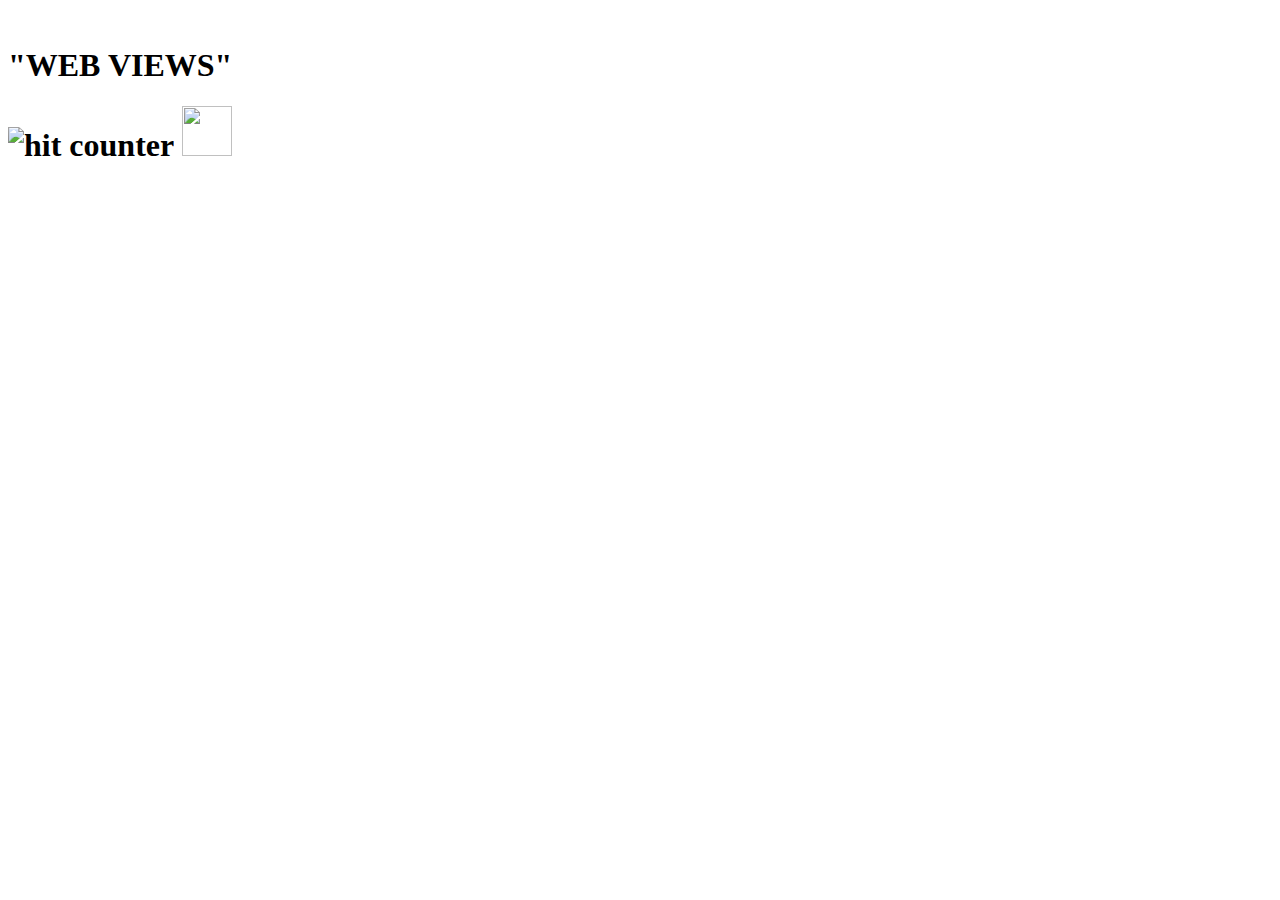
==== index.html @ d0191edd "Update index.html" ====
<!DOCTYPE html>
<html>
  <head>
    <!-- Global site tag (gtag.js) - Google Analytics -->
    <script async src="https://www.googletagmanager.com/gtag/js?id=UA-141020831-1"></script>
    <script>
      window.dataLayer = window.dataLayer || [];
      function gtag(){dataLayer.push(arguments);}
      gtag('js', new Date());

      gtag('config', 'UA-141020831-1');
    </script>
    <!-- GA tag end>
    <!-- Google Tag Manager -->
      <script>(function(w,d,s,l,i){w[l]=w[l]||[];w[l].push({'gtm.start':
      new Date().getTime(),event:'gtm.js'});var f=d.getElementsByTagName(s)[0],
      j=d.createElement(s),dl=l!='dataLayer'?'&l='+l:'';j.async=true;j.src=
      'https://www.googletagmanager.com/gtm.js?id='+i+dl;f.parentNode.insertBefore(j,f);
      })(window,document,'script','dataLayer','GTM-KQSFS9X');</script>
    <!-- End Google Tag Manager -->


    <br><h1>"WEB VIEWS"<h1>
    <a><img src="http://www.webfreecounter.com/hit.php?id=yrmecac&nd=5&style=20" border="0" alt="hit counter"></a>
  </head>
  
  <body>
    <!-- Google Tag Manager (noscript) -->
      <noscript><iframe src="https://www.googletagmanager.com/ns.html?id=GTM-KQSFS9X"
      height="0" width="0" style="display:none;visibility:hidden"></iframe></noscript>
    <!-- End Google Tag Manager (noscript) -->
    <a href="https://www.facebook.com/"><img src="https://www.facebook.com/images/fb_icon_325x325.png"  width="50" height="50" / onclick="gtag('event', 'click', {'event_category': 'fbclick', 'event_label': 'clickstest'});"></a>
  </body>


</html>
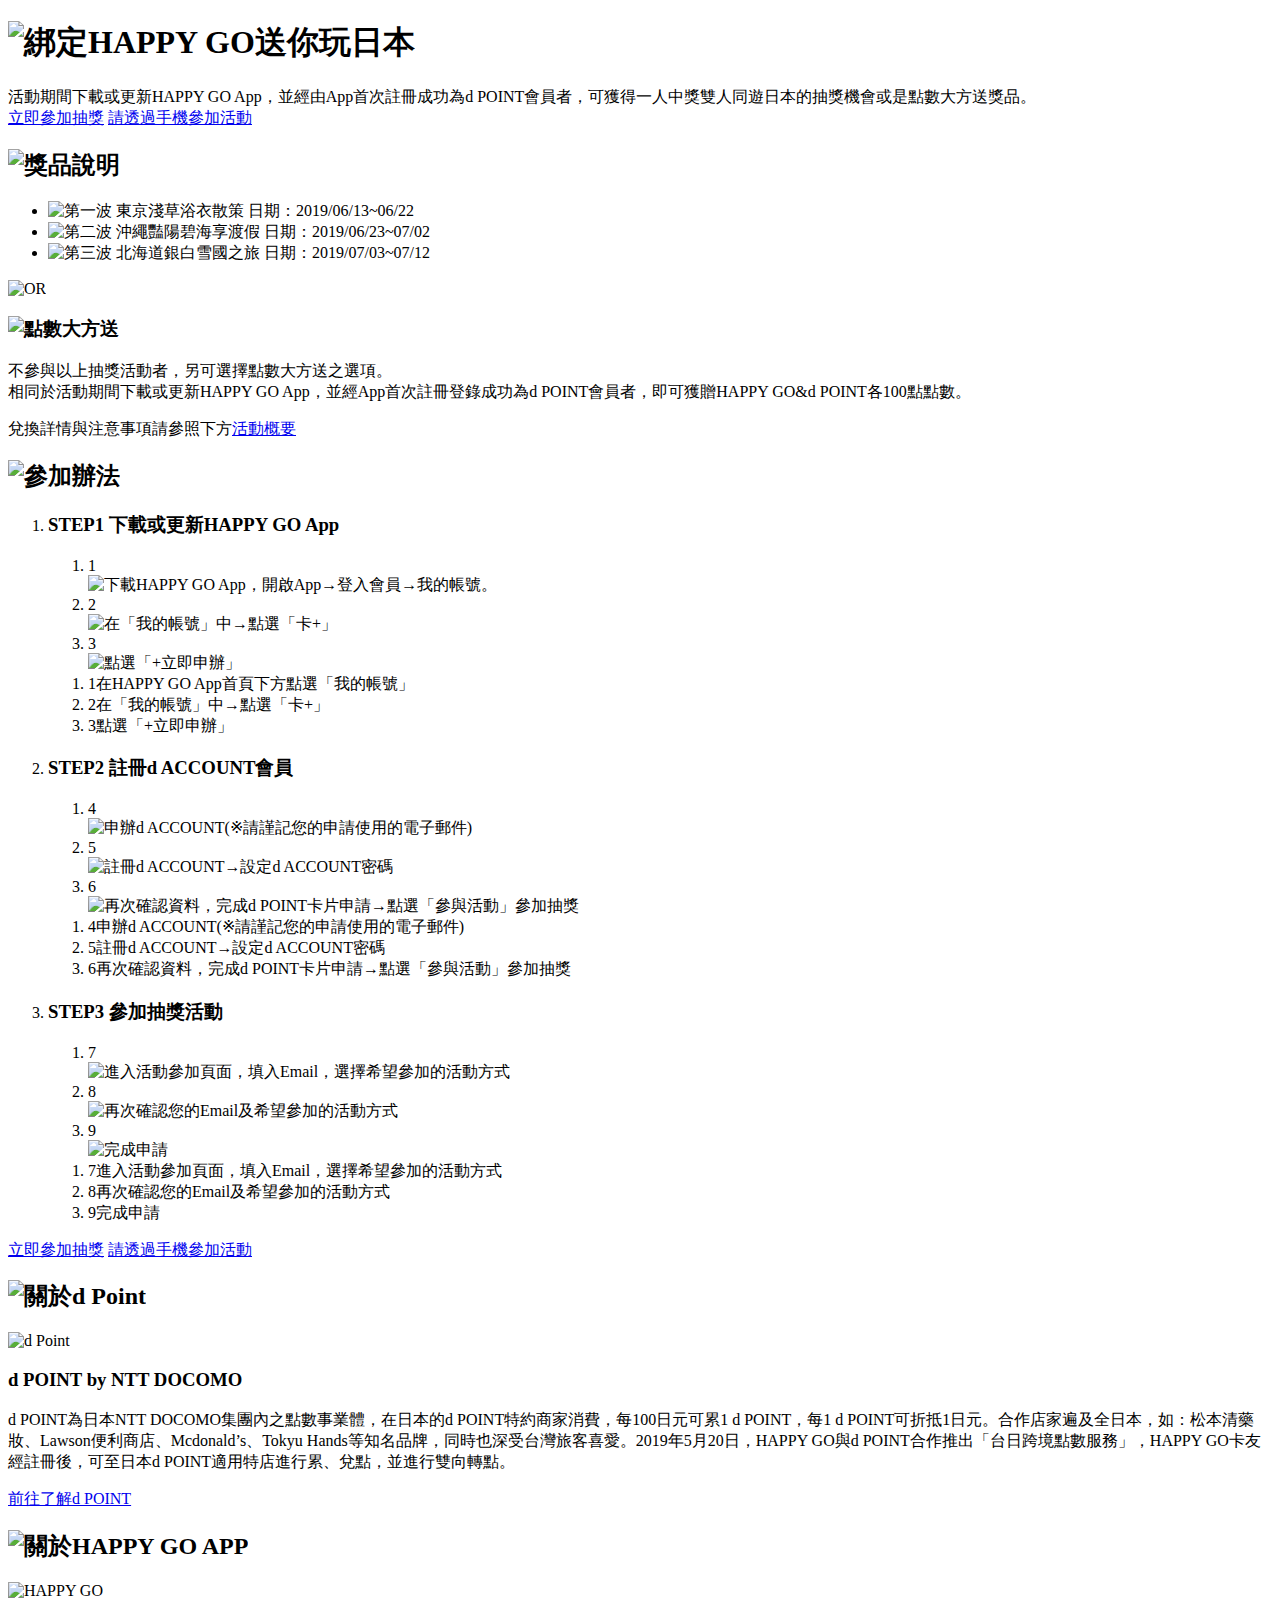
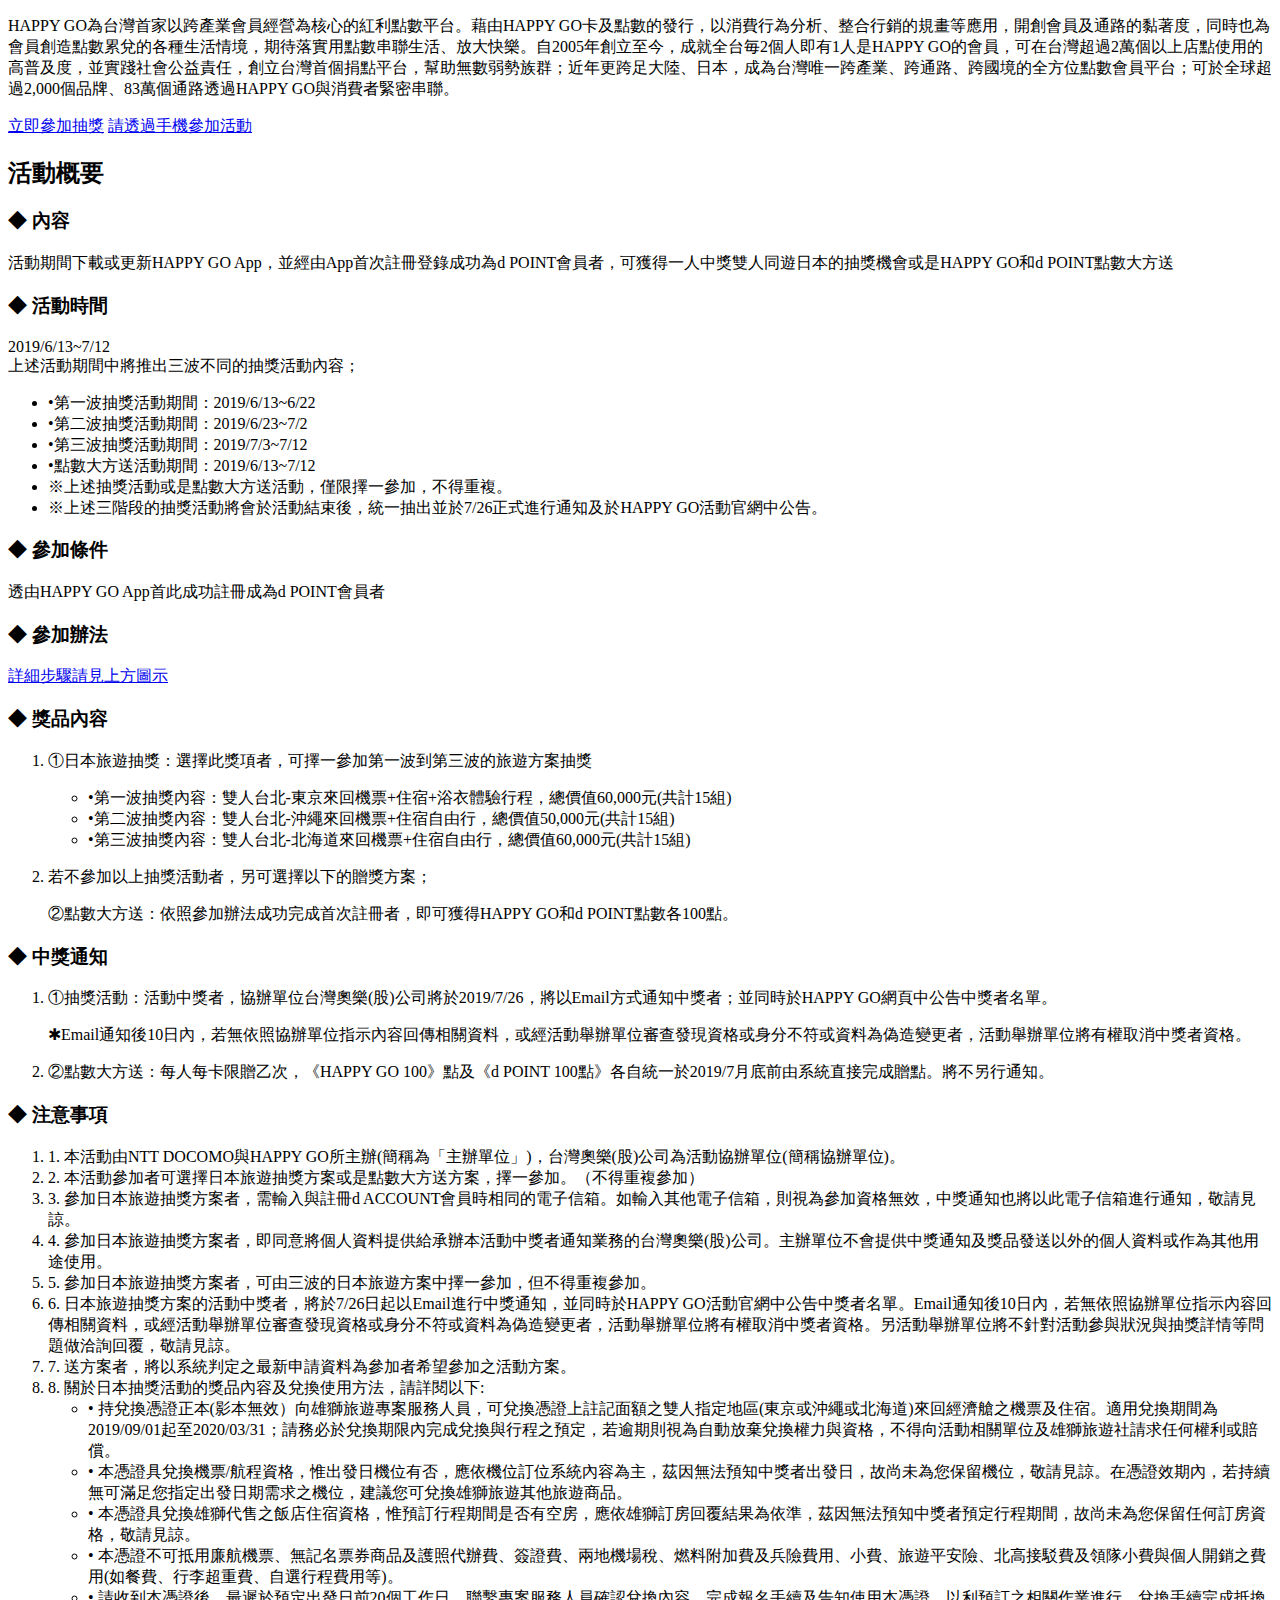
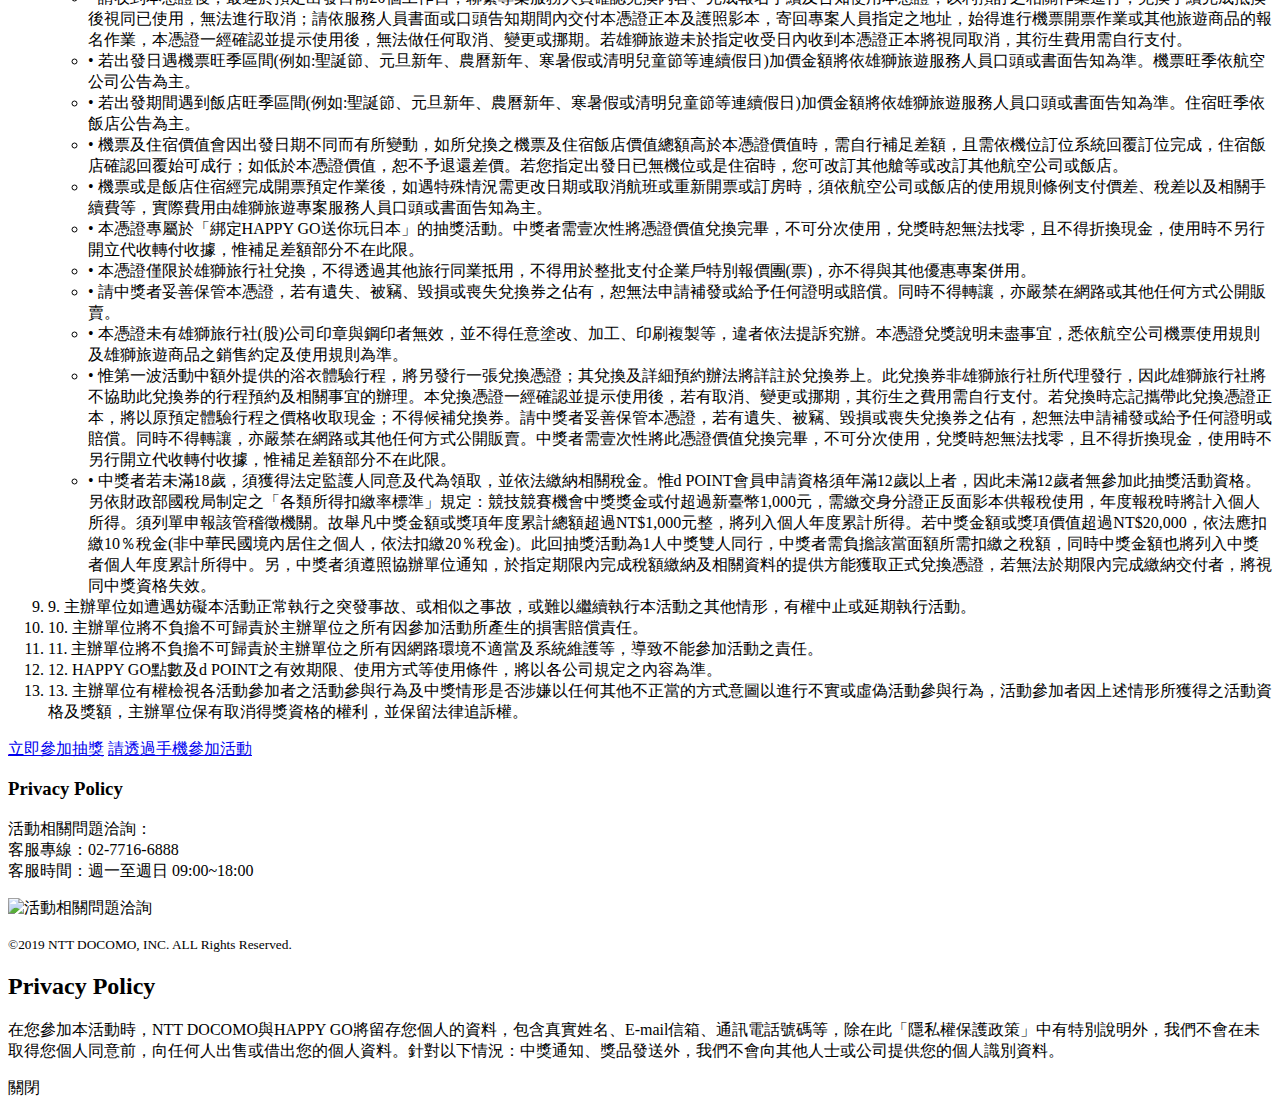
==== commit 924ee48b: "Update index.html" ====
--- a/index.html
+++ b/index.html
@@ -1,36 +1,421 @@
+
 <!DOCTYPE html>
 <html>
-  <head>
-    <!-- Global site tag (gtag.js) - Google Analytics -->
-    <script async src="https://www.googletagmanager.com/gtag/js?id=UA-141020831-1"></script>
-    <script>
-      window.dataLayer = window.dataLayer || [];
-      function gtag(){dataLayer.push(arguments);}
-      gtag('js', new Date());
-
-      gtag('config', 'UA-141020831-1');
-    </script>
-    <!-- GA tag end>
-    <!-- Google Tag Manager -->
-      <script>(function(w,d,s,l,i){w[l]=w[l]||[];w[l].push({'gtm.start':
-      new Date().getTime(),event:'gtm.js'});var f=d.getElementsByTagName(s)[0],
-      j=d.createElement(s),dl=l!='dataLayer'?'&l='+l:'';j.async=true;j.src=
-      'https://www.googletagmanager.com/gtm.js?id='+i+dl;f.parentNode.insertBefore(j,f);
-      })(window,document,'script','dataLayer','GTM-KQSFS9X');</script>
-    <!-- End Google Tag Manager -->
-
-
-    <br><h1>"WEB VIEWS"<h1>
-    <a><img src="http://www.webfreecounter.com/hit.php?id=yrmecac&nd=5&style=20" border="0" alt="hit counter"></a>
-  </head>
-  
-  <body>
-    <!-- Google Tag Manager (noscript) -->
-      <noscript><iframe src="https://www.googletagmanager.com/ns.html?id=GTM-KQSFS9X"
-      height="0" width="0" style="display:none;visibility:hidden"></iframe></noscript>
-    <!-- End Google Tag Manager (noscript) -->
-    <a href="https://www.facebook.com/"><img src="https://www.facebook.com/images/fb_icon_325x325.png"  width="50" height="50" / onclick="gtag('event', 'click', {'event_category': 'fbclick', 'event_label': 'clickstest'});"></a>
-  </body>
-
-
+<head>
+<meta charset="utf-8">
+<meta name="keywords" content="HAPPYGO,happygo,HAPPY GO APP,d POINT,d ACCOUT日本,景點,購物,抽獎,贈點">
+<meta name="description" content="活動期間下載或更新HAPPY GO APP，並經由APP首次註冊成功為d POINT會員者，可獲得一人中獎雙人同遊日本的抽獎機會或是點數大方送獎品。">
+<title>綁定HAPPY GO送你玩日本</title>
+<meta name="viewport" content="width=device-width">
+<link rel="stylesheet" type="text/css" href="css/reset.css">
+<link rel="stylesheet" type="text/css" href="css/campaign.css">
+<script src="js/jquery-3.4.1.min.js"></script>
+<script src="js/campaign.js"></script>
+<!-- Global site tag (gtag.js) - Google Analytics -->
+<script async src="https://www.googletagmanager.com/gtag/js?id=UA-138593339-3"></script>
+
+<script>
+  window.dataLayer = window.dataLayer || [];
+  function gtag() {dataLayer.push(arguments);}
+  gtag('js', new Date());
+  gtag('config', 'UA-138593339-3');
+</script>
+</head>
+
+<body>
+  <script src="//cdn.doublemax.net/js/rtid.js"></script>
+  <script src="//dmp.eland-tech.com/dmpreceiver/eland_tracker.js"></script>
+  <script async src="https://cdn.doublemax.net/dmp/cft/tracker.js"></script>
+  <script async src="https://www.googletagmanager.com/gtag/js?id=UA-141139357-1"></script>
+  <script async src="https://www.googletagmanager.com/gtag/js?id=AW-737974618"></script>
+  <script async src="https://www.googletagmanager.com/gtag/js?id=DC-9388224"></script>
+  <script>
+    clickforce_rtid("8956001");
+    ElandTracker.Track({'source':'CAP8956',
+    'trackType':'view',
+    'trackSubfolderDepth':3,
+    'targetType':'usual'
+    });
+    clickforce_rtid("8956002");
+    ElandTracker.Track({'source':'CAP8956',
+    'trackType':'view',
+    'trackSubfolderDepth':3,
+    'targetType':'pageview'
+    });
+    window.cft=window.cft||function(){(cft.q=cft.q||[]).push([].slice.call(arguments))};
+    cft('setSiteId', 'CF-190500034048');
+    cft('setEnableCookie');
+    cft('setViewPercentage');
+    cft('setTPCookie');
+
+    window.dataLayer = window.dataLayer || [];
+    function gtag(){dataLayer.push(arguments);}
+    gtag('js', new Date());
+
+    gtag('config', 'UA-141139357-1');
+    gtag('config', 'AW-737974618');
+    gtag('config', 'DC-9388224')
+    gtag('event', 'conversion', {'send_to': 'AW-737974618/4TCBCKzdp6EBENqy8t8C'});
+    gtag('event', 'conversion', {
+        'allow_custom_scripts': true,
+        'send_to': 'DC-9388224/invmedia/docom0+standard'
+      });
+    !function(f,b,e,v,n,t,s)
+    {if(f.fbq)return;n=f.fbq=function(){n.callMethod?
+    n.callMethod.apply(n,arguments):n.queue.push(arguments)};
+    if(!f._fbq)f._fbq=n;n.push=n;n.loaded=!0;n.version='2.0';
+    n.queue=[];t=b.createElement(e);t.async=!0;
+    t.src=v;s=b.getElementsByTagName(e)[0];
+    s.parentNode.insertBefore(t,s)}(window, document,'script',
+    'https://connect.facebook.net/en_US/fbevents.js');
+    fbq('init', '606973946418711');
+    fbq('track', 'PageViewDocomo');
+    type="application/javascript">(function(w,d,t,r,u){w[u]=w[u]||[];w[u].push({'projectId':'10000','properties':{'pixelId':'10082496'}});var s=d.createElement(t);s.src=r;s.async=true;s.onload=s.onreadystatechange=function(){var y,rs=this.readyState,c=w[u];if(rs&&rs!="complete"&&rs!="loaded"){return}try{y=YAHOO.ywa.I13N.fireBeacon;w[u]=[];w[u].push=function(p){y([p])};y(c)}catch(e){}};var scr=d.getElementsByTagName(t)[0],par=scr.parentNode;par.insertBefore(s,scr)})(window,document,"script","https://s.yimg.com/wi/ytc.js","dotq");
+  </script>
+  <script>
+    function joinOne(){
+    clickforce_rtid("8956003");
+    ElandTracker.Track({'source':'CAP8956',
+    'trackType':'click',
+    'trackSubfolderDepth':3,
+    'targetType':'joinOne'
+    });
+    cft('send', 'event', {
+    action: 'joinOne',
+    category: '',
+    label: '',
+    });
+    gtag('event', 'join1', {
+        'event_category': 'event',
+        'send_to': 'UA-141139357-1'
+      });
+    gtag('event', 'conversion', {
+        'send_to': 'AW-737974618/y_oRCKn9laEBENqy8t8C'
+    });
+    gtag('event', 'conversion', {
+              'allow_custom_scripts': true,
+              'send_to': 'DC-9388224/invmedia/1ci7t0+standard'
+            });
+    fbq('track', 'ViewContent', {
+        content_ids: 'event1',
+      });
+    }
+  </script>
+  <script>
+    function joinTwo(){
+    clickforce_rtid("8956004");
+    ElandTracker.Track({'source':'CAP8956',
+    'trackType':'click',
+    'trackSubfolderDepth':3,
+    'targetType':'joinTwo'
+    });
+      cft('send', 'event', {
+        action: 'joinTwo',
+        category: '',
+        label: '',
+      });
+      gtag('event', 'join2', {
+        'event_category': 'event',
+        'send_to': 'UA-141139357-1'
+      });
+      fbq('track', 'ViewContent', {
+        content_ids: 'event2',
+      });
+      gtag('event', 'conversion', {
+              'send_to': 'AW-737974618/t5GQCOKGnaEBENqy8t8C'
+          });
+      gtag('event', 'conversion', {
+          'allow_custom_scripts': true,
+          'send_to': 'DC-9388224/invmedia/2xfq10+standard'
+        });
+    }
+  </script>
+  <script>
+    function joinThree(){
+    clickforce_rtid("8956005");
+    ElandTracker.Track({'source':'CAP8956',
+    'trackType':'click',
+    'trackSubfolderDepth':3,
+    'targetType':'joinThree'
+    });
+      cft('send', 'event', {
+        action: 'joinThree',
+        category: '',
+        label: '',
+      });
+      gtag('event', 'join3', {
+        'event_category': 'event',
+        'send_to': 'UA-141139357-1'
+      });
+      fbq('track', 'ViewContent', {
+        content_ids: 'event3',
+      });
+      gtag('event', 'conversion', {
+              'send_to': 'AW-737974618/O9QACMnop6EBENqy8t8C'
+          });
+          gtag('event', 'conversion', {
+        'allow_custom_scripts': true,
+        'send_to': 'DC-9388224/invmedia/33ohh0+standard'
+      });
+    }
+  </script>
+  <script>
+    function joinFour(){
+    clickforce_rtid("8956006");
+    ElandTracker.Track({'source':'CAP8956',
+    'trackType':'click',
+    'trackSubfolderDepth':3,
+    'targetType':'joinFour'
+    });
+      cft('send', 'event', {
+        action: 'joinFour',
+        category: '',
+        label: '',
+      });
+      gtag('event', 'join4', {
+        'event_category': 'event',
+        'send_to': 'UA-141139357-1'
+      });
+      fbq('track', 'ViewContent', {
+        content_ids: 'event4',
+      });
+      gtag('event', 'conversion', {
+              'send_to': 'AW-737974618/qTBGCPGGnaEBENqy8t8C'
+          });
+          gtag('event', 'conversion', {
+          'allow_custom_scripts': true,
+          'send_to': 'DC-9388224/invmedia/4oeko0+standard'
+        });
+    }
+  </script>
+  <div id="wrapper" class="wrapper">
+    <header id="header" class="header">
+      <h1><img src="img/img-header.jpg" alt="綁定HAPPY GO送你玩日本"></h1>
+      <div class="inner">
+        <div class="header_text">
+          活動期間下載或更新HAPPY GO App，並經由App首次註冊成功為d POINT會員者，可獲得<span class="emphasize_text">一人中獎雙人同遊日本的抽獎機會</span>或是<span class="emphasize_text">點數大方送獎品。</span>
+        </div>
+        <a href="https://hgapp.page.link/mycardview" target="_blank" class="anchor anchor_sp"><span class="anchor_text" onclick="joinOne();gtag('event', 'click', {'event_category': 'ボタン', 'event_label': 'HG-トップ：ボタン'})">立即參加抽獎</span></a>
+        <a href="#" class="anchor anchor_pc"><span class="anchor_text">請透過手機參加活動</span></a>
+      </div>
+    <!-- / #header --></header>
+    <div id="contents" class="contents">
+      <article id="article" class="article">
+        <section class="intro">
+          <div class="inner">
+            <h2 class="inner_title"><img src="img/title-intro.png" alt="獎品說明"></h2>
+            <ul>
+              <li class="activity"><img src="img/img-intro_activities_001.png" alt="第一波 東京淺草浴衣散策 日期：2019/06/13~06/22"></li>
+              <li class="activity"><img src="img/img-intro_activities_002.png" alt="第二波 沖繩豔陽碧海享渡假 日期：2019/06/23~07/02"></li>
+              <li class="activity"><img src="img/img-intro_activities_003.png" alt="第三波 北海道銀白雪國之旅 日期：2019/07/03~07/12"></li>
+            </ul>
+            <div class="or"><img src="img/img-intro_or.png" alt="OR"></div>
+            <div class="points">
+              <h3 class="points_title"><img src="img/title-points.png" alt="點數大方送"></h3>
+              <p class="text">不參與以上抽獎活動者，另可選擇點數大方送之選項。<br>相同於活動期間下載或更新HAPPY GO App，並經App首次註冊登錄成功為d POINT會員者，即可獲贈HAPPY GO&amp;d POINT各100點點數。</p>
+            </div>
+            <div class="detail">兌換詳情與注意事項請參照下方<a href="#summary" class="goto_summary">活動概要</a></div>
+          </div>
+       <!-- / .section --></section>
+       <section class="involve" id="step">
+         <div class="inner">
+           <h2 class="inner_title"><img src="img/title-involve.png" alt="參加辦法"></h2>
+           <ol class="involve_steps">
+             <li class="step">
+               <h3 class="step_title"><span class="step_title_inner">STEP1 下載或更新HAPPY GO App</span></h3>
+               <ol class="step_img">
+                 <li class="step_img_detail">
+                   <div class="seq">1</div>
+                   <div><img src="img/img-step1_001.jpg" alt="下載HAPPY GO App，開啟App&rarr;登入會員&rarr;我的帳號。"></div>
+                 </li>
+                 <li class="step_img_detail">
+                   <div class="seq">2</div>
+                   <div><img src="img/img-step1_002.jpg" alt="在「我的帳號」中&rarr;點選「卡+」"></div>
+                 </li>
+                 <li class="step_img_detail">
+                   <div class="seq">3</div>
+                   <div><img src="img/img-step1_003.jpg" alt="點選「+立即申辦」"></div>
+                 </li>
+               </ol>
+               <ol class="step_text">
+                 <li class="step_text_detail"><span class="seq">1</span>在HAPPY GO App首頁下方點選「我的帳號」 </li>
+                 <li class="step_text_detail"><span class="seq">2</span>在「我的帳號」中&rarr;點選「卡+」</li>
+                 <li class="step_text_detail"><span class="seq">3</span>點選「+立即申辦」</li>
+               </ol>
+             </li>
+             <li class="step">
+               <h3 class="step_title"><span class="step_title_inner">STEP2 註冊d ACCOUNT會員</span></h3>
+               <ol class="step_img">
+                 <li class="step_img_detail">
+                   <div class="seq">4</div>
+                   <div><img src="img/img-step2_004.jpg" alt="申辦d ACCOUNT(※請謹記您的申請使用的電子郵件)"></div>
+                 </li>
+                 <li class="step_img_detail">
+                   <div class="seq">5</div>
+                   <div><img src="img/img-step2_005.jpg" alt="註冊d ACCOUNT&rarr;設定d ACCOUNT密碼"></div>
+                 </li>
+                 <li class="step_img_detail">
+                   <div class="seq">6</div>
+                   <div><img src="img/img-step2_006.jpg" alt="再次確認資料，完成d POINT卡片申請&rarr;點選「參與活動」參加抽獎"></div>
+                 </li>
+               </ol>
+               <ol class="step_text">
+                 <li class="step_text_detail"><span class="seq">4</span>申辦d ACCOUNT(※請謹記您的申請使用的電子郵件) </li>
+                 <li class="step_text_detail"><span class="seq">5</span>註冊d ACCOUNT&rarr;設定d ACCOUNT密碼</li>
+                 <li class="step_text_detail"><span class="seq">6</span>再次確認資料，完成d POINT卡片申請&rarr;點選「參與活動」參加抽獎</li>
+               </ol>
+             </li>
+             <li class="step">
+               <h3 class="step_title"><span class="step_title_inner">STEP3 參加抽獎活動</span></h3>
+               <ol class="step_img">
+                 <li class="step_img_detail">
+                   <div class="seq">7</div>
+                   <div><img src="img/img-step3_007.jpg" alt="進入活動參加頁面，填入Email，選擇希望參加的活動方式"></div>
+                 </li>
+                 <li class="step_img_detail">
+                   <div class="seq">8</div>
+                   <div><img src="img/img-step3_008.jpg" alt="再次確認您的Email及希望參加的活動方式"></div>
+                 </li>
+                 <li class="step_img_detail">
+                   <div class="seq">9</div>
+                   <div><img src="img/img-step3_009.jpg" alt="完成申請"></div>
+                 </li>
+               </ol>
+               <ol class="step_text">
+                 <li class="step_text_detail"><span class="seq">7</span>進入活動參加頁面，填入Email，選擇希望參加的活動方式</li>
+                 <li class="step_text_detail"><span class="seq">8</span>再次確認您的Email及希望參加的活動方式</li>
+                 <li class="step_text_detail"><span class="seq">9</span>完成申請</li>
+               </ol>
+             </li>
+           </ol>
+           <a href="https://hgapp.page.link/mycardview" target="_blank" class="anchor anchor_sp"><span class="anchor_text" onclick="joinTwo();gtag('event', 'click', {'event_category': 'ボタン', 'event_label': 'HG-トップ：ボタン'})">立即參加抽獎</span></a>
+           <a href="#" class="anchor anchor_pc"><span class="anchor_text">請透過手機參加活動</span></a>
+         </div>
+       <!-- / .section --></section>
+       <section class="about">
+         <div class="inner">
+          <section class="about_dpoint">
+            <h2 class="inner_title"><img src="img/title-about_dpoint.png" alt="關於d Point"></h2>
+            <p class="inner_logo dpoint_logo"><img src="img/logo-dpoint.png" alt="d Point"></p>
+            <div class="text">
+              <h3>d POINT by NTT DOCOMO</h3>
+              <p>d POINT為日本NTT DOCOMO集團內之點數事業體，在日本的d POINT特約商家消費，每100日元可累1 d POINT，每1 d POINT可折抵1日元。合作店家遍及全日本，如：松本清藥妝、Lawson便利商店、Mcdonald’s、Tokyu Hands等知名品牌，同時也深受台灣旅客喜愛。2019年5月20日，HAPPY GO與d POINT合作推出「台日跨境點數服務」，HAPPY GO卡友經註冊後，可至日本d POINT適用特店進行累、兌點，並進行雙向轉點。</p>
+            </div>
+            <a href="https://www.happygocard.com.tw/official/event/japanpass/expand_dpoint.html" target="_blank" class="emphasize_link">前往了解d POINT</a>
+          <!-- / .section --></section>
+          <section class="about_happygo">
+            <h2 class="inner_title"><img src="img/title-about_happygo.png" alt="關於HAPPY GO APP"></h2>
+            <p class="inner_logo happygo_logo"><img src="img/logo-happygo.png" alt="HAPPY GO"></p>
+            <p class="text">HAPPY GO為台灣首家以跨產業會員經營為核心的紅利點數平台。藉由HAPPY GO卡及點數的發行，以消費行為分析、整合行銷的規畫等應用，開創會員及通路的黏著度，同時也為會員創造點數累兌的各種生活情境，期待落實用點數串聯生活、放大快樂。自2005年創立至今，成就全台毎2個人即有1人是HAPPY GO的會員，可在台灣超過2萬個以上店點使用的高普及度，並實踐社會公益責任，創立台灣首個捐點平台，幫助無數弱勢族群；近年更跨足大陸、日本，成為台灣唯一跨產業、跨通路、跨國境的全方位點數會員平台；可於全球超過2,000個品牌、83萬個通路透過HAPPY GO與消費者緊密串聯。</p>
+          <!-- / .section --></section>
+          <a href="https://hgapp.page.link/mycardview" target="_blank" class="anchor anchor_sp"><span class="anchor_text" onclick="joinThree();gtag('event', 'click', {'event_category': 'ボタン', 'event_label': 'HG-トップ：ボタン'})">立即參加抽獎</span></a>
+          <a href="#" class="anchor anchor_pc"><span class="anchor_text">請透過手機參加活動</span></a>
+         </div>
+       <!-- / .section --></section>
+       <section id="summary" class="summary">
+         <h2 class="summary_title">活動概要</h2>
+         <div class="inner">
+           <h3 class="summary_inner_title">◆ 內容</h3>
+           <p>活動期間下載或更新HAPPY GO App，並經由App首次註冊登錄成功為d POINT會員者，可獲得一人中獎雙人同遊日本的抽獎機會或是HAPPY GO和d POINT點數大方送</p>
+           <h3 class="summary_inner_title">◆ 活動時間</h3>
+           <p>2019/6/13~7/12<br>上述活動期間中將推出三波不同的抽獎活動內容；
+             <ul>
+               <li>•第一波抽獎活動期間：2019/6/13~6/22</li>
+               <li>•第二波抽獎活動期間：2019/6/23~7/2</li>
+               <li>•第三波抽獎活動期間：2019/7/3~7/12</li>
+               <li>•點數大方送活動期間：2019/6/13~7/12</li>
+               <li class="indent_01">※上述抽獎活動或是點數大方送活動，僅限擇一參加，不得重複。</li>
+               <li class="indent_01">※上述三階段的抽獎活動將會於活動結束後，統一抽出並於7/26正式進行通知及於HAPPY GO活動官網中公告。</li>
+             </ul>
+           </p>
+           <h3 class="summary_inner_title">◆ 參加條件</h3>
+           <p>透由HAPPY GO App首此成功註冊成為d POINT會員者</p>
+           <h3 class="summary_inner_title">◆ 參加辦法</h3>
+           <p><a href="#step" class="emphasize_link">詳細步驟請見上方圖示</a></p>
+           <h3 class="summary_inner_title">◆ 獎品內容</h3>
+           <ol>
+             <li>
+               <p class="indent_08">&#9312;日本旅遊抽獎：選擇此獎項者，可擇一參加第一波到第三波的旅遊方案抽獎</p>
+               <ul>
+                 <li class="indent_09">•第一波抽獎內容：雙人台北-東京來回機票+住宿+浴衣體驗行程，總價值60,000元(共計15組)</li>
+                 <li class="indent_09">•第二波抽獎內容：雙人台北-沖繩來回機票+住宿自由行，總價值50,000元(共計15組)</li>
+                 <li class="indent_09">•第三波抽獎內容：雙人台北-北海道來回機票+住宿自由行，總價值60,000元(共計15組)</li>
+               </ul>
+             </li>
+             <li>
+               <p class="mt1">若不參加以上抽獎活動者，另可選擇以下的贈獎方案；</p>
+               <p class="indent_07">&#9313;點數大方送：依照參加辦法成功完成首次註冊者，即可獲得HAPPY GO和d POINT點數各100點。</p>
+             </li>
+           </ol>
+           <h3 class="summary_inner_title">◆ 中獎通知</h3>
+           <ol>
+             <li>
+               <p class="indent_06">&#9312;抽獎活動：活動中獎者，協辦單位台灣奧樂(股)公司將於2019/7/26，將以Email方式通知中獎者；並同時於HAPPY GO網頁中公告中獎者名單。</p>
+               <p class="indent_01">&#10033;Email通知後10日內，若無依照協辦單位指示內容回傳相關資料，或經活動舉辦單位審查發現資格或身分不符或資料為偽造變更者，活動舉辦單位將有權取消中獎者資格。</p>
+             </li>
+             <li class="indent_07">&#9313;點數大方送：每人每卡限贈乙次，《HAPPY GO 100》點及《d POINT 100點》各自統一於2019/7月底前由系統直接完成贈點。將不另行通知。</li>
+           </ol>
+           <h3 class="summary_inner_title">◆ 注意事項</h3>
+           <ol>
+             <li class="indent_01">1. 本活動由NTT DOCOMO與HAPPY GO所主辦(簡稱為「主辦單位」)，台灣奧樂(股)公司為活動協辦單位(簡稱協辦單位)。</li>
+             <li class="indent_01">2. 本活動參加者可選擇日本旅遊抽獎方案或是點數大方送方案，擇一參加。（不得重複參加）</li>
+             <li class="indent_01">3. 參加日本旅遊抽獎方案者，需輸入與註冊d ACCOUNT會員時相同的電子信箱。如輸入其他電子信箱，則視為參加資格無效，中獎通知也將以此電子信箱進行通知，敬請見諒。</li>
+             <li class="indent_01">4. 參加日本旅遊抽獎方案者，即同意將個人資料提供給承辦本活動中獎者通知業務的台灣奧樂(股)公司。主辦單位不會提供中獎通知及獎品發送以外的個人資料或作為其他用途使用。</li>
+             <li class="indent_01">5. 參加日本旅遊抽獎方案者，可由三波的日本旅遊方案中擇一參加，但不得重複參加。</li>
+             <li class="indent_01">6. 日本旅遊抽獎方案的活動中獎者，將於7/26日起以Email進行中獎通知，並同時於HAPPY GO活動官網中公告中獎者名單。Email通知後10日內，若無依照協辦單位指示內容回傳相關資料，或經活動舉辦單位審查發現資格或身分不符或資料為偽造變更者，活動舉辦單位將有權取消中獎者資格。另活動舉辦單位將不針對活動參與狀況與抽獎詳情等問題做洽詢回覆，敬請見諒。</li>
+             <li class="indent_01">7. 送方案者，將以系統判定之最新申請資料為參加者希望參加之活動方案。</li>
+             <li class="indent_01">8. 關於日本抽獎活動的獎品內容及兌換使用方法，請詳閱以下:</li>
+               <ul>
+                 <li class="indent_half">• 持兌換憑證正本(影本無效）向雄獅旅遊專案服務人員，可兌換憑證上註記面額之雙人指定地區(東京或沖繩或北海道)來回經濟艙之機票及住宿。適用兌換期間為2019/09/01起至2020/03/31；請務必於兌換期限內完成兌換與行程之預定，若逾期則視為自動放棄兌換權力與資格，不得向活動相關單位及雄獅旅遊社請求任何權利或賠償。</li>
+                 <li class="indent_half">• 本憑證具兌換機票/航程資格，惟出發日機位有否，應依機位訂位系統內容為主，茲因無法預知中獎者出發日，故尚未為您保留機位，敬請見諒。在憑證效期內，若持續無可滿足您指定出發日期需求之機位，建議您可兌換雄獅旅遊其他旅遊商品。</li>
+                 <li class="indent_half">• 本憑證具兌換雄獅代售之飯店住宿資格，惟預訂行程期間是否有空房，應依雄獅訂房回覆結果為依準，茲因無法預知中獎者預定行程期間，故尚未為您保留任何訂房資格，敬請見諒。</li>
+                 <li class="indent_half">• 本憑證不可抵用廉航機票、無記名票券商品及護照代辦費、簽證費、兩地機場稅、燃料附加費及兵險費用、小費、旅遊平安險、北高接駁費及領隊小費與個人開銷之費用(如餐費、行李超重費、自選行程費用等)。</li>
+                 <li class="indent_half">• 請收到本憑證後，最遲於預定出發日前20個工作日，聯繫專案服務人員確認兌換內容、完成報名手續及告知使用本憑證，以利預訂之相關作業進行，兌換手續完成抵換後視同已使用，無法進行取消；請依服務人員書面或口頭告知期間內交付本憑證正本及護照影本，寄回專案人員指定之地址，始得進行機票開票作業或其他旅遊商品的報名作業，本憑證一經確認並提示使用後，無法做任何取消、變更或挪期。若雄獅旅遊未於指定收受日內收到本憑證正本將視同取消，其衍生費用需自行支付。</li>
+                 <li class="indent_half">• 若出發日遇機票旺季區間(例如:聖誕節、元旦新年、農曆新年、寒暑假或清明兒童節等連續假日)加價金額將依雄獅旅遊服務人員口頭或書面告知為準。機票旺季依航空公司公告為主。</li>
+                 <li class="indent_half">• 若出發期間遇到飯店旺季區間(例如:聖誕節、元旦新年、農曆新年、寒暑假或清明兒童節等連續假日)加價金額將依雄獅旅遊服務人員口頭或書面告知為準。住宿旺季依飯店公告為主。</li>
+                 <li class="indent_half">• 機票及住宿價值會因出發日期不同而有所變動，如所兌換之機票及住宿飯店價值總額高於本憑證價值時，需自行補足差額，且需依機位訂位系統回覆訂位完成，住宿飯店確認回覆始可成行；如低於本憑證價值，恕不予退還差價。若您指定出發日已無機位或是住宿時，您可改訂其他艙等或改訂其他航空公司或飯店。</li>
+                 <li class="indent_half">• 機票或是飯店住宿經完成開票預定作業後，如遇特殊情況需更改日期或取消航班或重新開票或訂房時，須依航空公司或飯店的使用規則條例支付價差、稅差以及相關手續費等，實際費用由雄獅旅遊專案服務人員口頭或書面告知為主。</li>
+                 <li class="indent_half">• 本憑證專屬於「綁定HAPPY GO送你玩日本」的抽獎活動。中獎者需壹次性將憑證價值兌換完畢，不可分次使用，兌獎時恕無法找零，且不得折換現金，使用時不另行開立代收轉付收據，惟補足差額部分不在此限。</li>
+                 <li class="indent_half">• 本憑證僅限於雄獅旅行社兌換，不得透過其他旅行同業抵用，不得用於整批支付企業戶特別報價團(票)，亦不得與其他優惠專案併用。</li>
+                 <li class="indent_half">• 請中獎者妥善保管本憑證，若有遺失、被竊、毀損或喪失兌換券之佔有，恕無法申請補發或給予任何證明或賠償。同時不得轉讓，亦嚴禁在網路或其他任何方式公開販賣。</li>
+                 <li class="indent_half">• 本憑證未有雄獅旅行社(股)公司印章與鋼印者無效，並不得任意塗改、加工、印刷複製等，違者依法提訴究辦。本憑證兌獎說明未盡事宜，悉依航空公司機票使用規則及雄獅旅遊商品之銷售約定及使用規則為準。</li>
+                 <li class="indent_half">• 惟第一波活動中額外提供的浴衣體驗行程，將另發行一張兌換憑證；其兌換及詳細預約辦法將詳註於兌換券上。此兌換券非雄獅旅行社所代理發行，因此雄獅旅行社將不協助此兌換券的行程預約及相關事宜的辦理。本兌換憑證一經確認並提示使用後，若有取消、變更或挪期，其衍生之費用需自行支付。若兌換時忘記攜帶此兌換憑證正本，將以原預定體驗行程之價格收取現金；不得候補兌換券。請中獎者妥善保管本憑證，若有遺失、被竊、毀損或喪失兌換券之佔有，恕無法申請補發或給予任何證明或賠償。同時不得轉讓，亦嚴禁在網路或其他任何方式公開販賣。中獎者需壹次性將此憑證價值兌換完畢，不可分次使用，兌獎時恕無法找零，且不得折換現金，使用時不另行開立代收轉付收據，惟補足差額部分不在此限。</li>
+                 <li class="indent_half emphasize_text">• 中獎者若未滿18歲，須獲得法定監護人同意及代為領取，並依法繳納相關稅金。惟d POINT會員申請資格須年滿12歲以上者，因此未滿12歲者無參加此抽獎活動資格。另依財政部國稅局制定之「各類所得扣繳率標準」規定：競技競賽機會中獎獎金或付超過新臺幣1,000元，需繳交身分證正反面影本供報稅使用，年度報稅時將計入個人所得。須列單申報該管稽徵機關。故舉凡中獎金額或獎項年度累計總額超過NT$1,000元整，將列入個人年度累計所得。若中獎金額或獎項價值超過NT$20,000，依法應扣繳10％稅金(非中華民國境內居住之個人，依法扣繳20％稅金)。此回抽獎活動為1人中獎雙人同行，中獎者需負擔該當面額所需扣繳之稅額，同時中獎金額也將列入中獎者個人年度累計所得中。另，中獎者須遵照協辦單位通知，於指定期限內完成稅額繳納及相關資料的提供方能獲取正式兌換憑證，若無法於期限內完成繳納交付者，將視同中獎資格失效。</li>
+               </ul>
+             </li>
+             <li class="indent_01">9. 主辦單位如遭遇妨礙本活動正常執行之突發事故、或相似之事故，或難以繼續執行本活動之其他情形，有權中止或延期執行活動。</li>
+             <li class="indent_01">10. 主辦單位將不負擔不可歸責於主辦單位之所有因參加活動所產生的損害賠償責任。</li>
+             <li class="indent_01">11. 主辦單位將不負擔不可歸責於主辦單位之所有因網路環境不適當及系統維護等，導致不能參加活動之責任。</li>
+             <li class="indent_01">12. HAPPY GO點數及d POINT之有效期限、使用方式等使用條件，將以各公司規定之內容為準。</li>
+             <li class="indent_01">13. 主辦單位有權檢視各活動參加者之活動參與行為及中獎情形是否涉嫌以任何其他不正當的方式意圖以進行不實或虛偽活動參與行為，活動參加者因上述情形所獲得之活動資格及獎額，主辦單位保有取消得獎資格的權利，並保留法律追訴權。</li>
+           </ol>
+           <a href="https://hgapp.page.link/mycardview" target="_blank" class="anchor anchor_sp"><span class="anchor_text" onclick="joinFour();gtag('event', 'click', {'event_category': 'ボタン', 'event_label': 'HG-トップ：ボタン'})">立即參加抽獎</span></a>
+           <a href="#" class="anchor anchor_pc"><span class="anchor_text">請透過手機參加活動</span></a>
+         </div>
+       <!-- / .section --></section>
+      <!-- / #article --></article>
+    <!-- / #contents --></div>
+    <footer id="footer" class="footer">
+      <h3 class="policy">Privacy Policy</h3>
+      <div class="inner">
+        <div class="service">
+          <p>活動相關問題洽詢：<br>客服專線：02-7716-6888 <br>客服時間：週一至週日 09:00~18:00</p>
+          <div class="service_img"><img src="img/img-phone.png" alt="活動相關問題洽詢"></div>
+        </div>
+        <p class="copyright"><small>&copy;2019 NTT DOCOMO, INC. ALL Rights Reserved.</small></p>
+      </div>
+    <!-- / #footer --></footer>
+
+    <div id="modal">
+      <div class="modal_inner">
+        <h2 class="modal_title">Privacy Policy</h2>
+        <div class="modal_content">
+          <p class="text">在您參加本活動時，NTT DOCOMO與HAPPY GO將留存您個人的資料，包含真實姓名、E-mail信箱、通訊電話號碼等，除在此「隱私權保護政策」中有特別說明外，我們不會在未取得您個人同意前，向任何人出售或借出您的個人資料。針對以下情況：中獎通知、獎品發送外，我們不會向其他人士或公司提供您的個人識別資料。</p>
+          <p class="modal_close"><span>關閉</span></p>
+        </div>
+      </div>
+    <!-- / #modal --></div>
+    <div class="modal_overlay"></div>
+  </div>
+</body>
 </html>
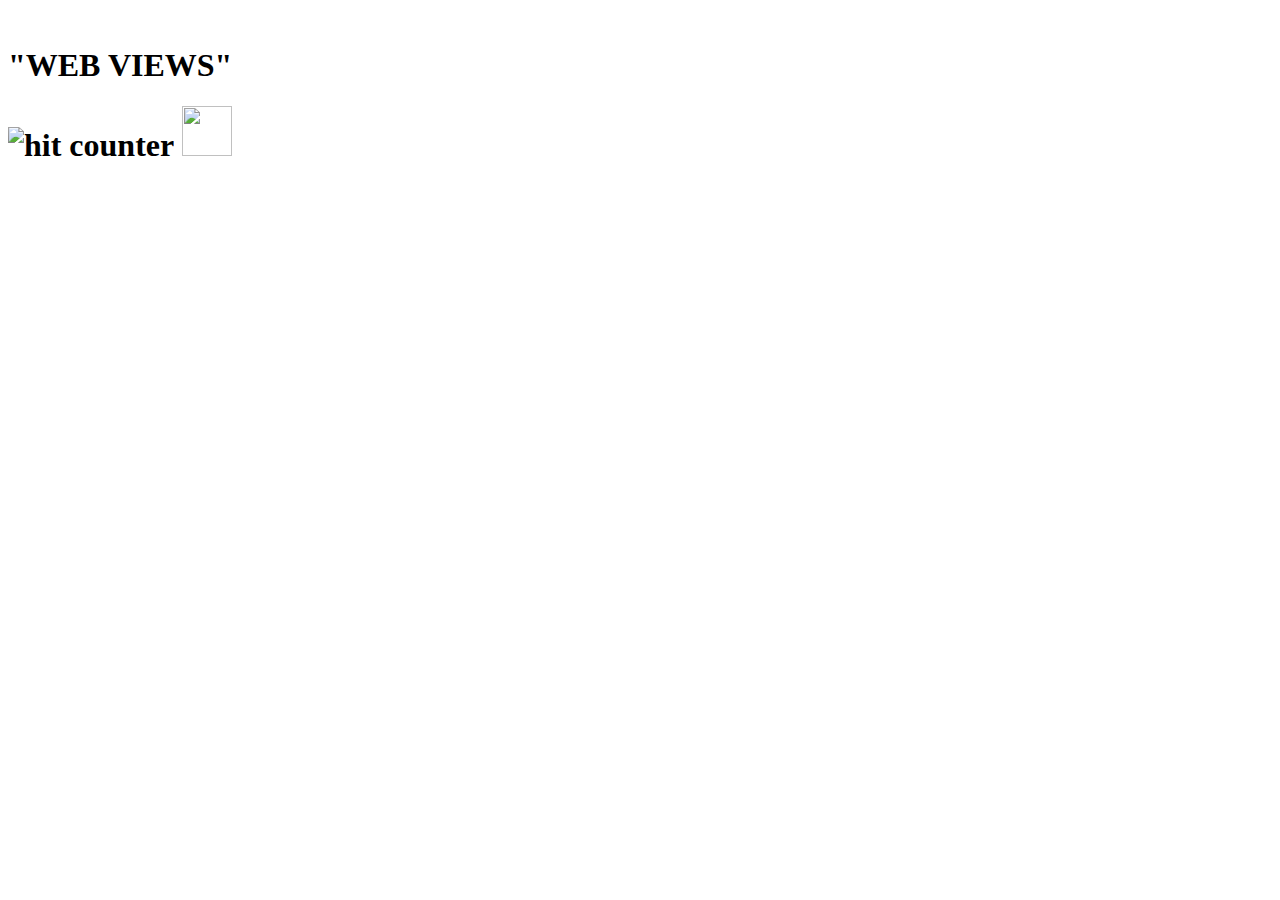
==== commit 9b8ee583: "Update index.html" ====
--- a/index.html
+++ b/index.html
@@ -1,421 +1,35 @@
-
 <!DOCTYPE html>
 <html>
-<head>
-<meta charset="utf-8">
-<meta name="keywords" content="HAPPYGO,happygo,HAPPY GO APP,d POINT,d ACCOUT日本,景點,購物,抽獎,贈點">
-<meta name="description" content="活動期間下載或更新HAPPY GO APP，並經由APP首次註冊成功為d POINT會員者，可獲得一人中獎雙人同遊日本的抽獎機會或是點數大方送獎品。">
-<title>綁定HAPPY GO送你玩日本</title>
-<meta name="viewport" content="width=device-width">
-<link rel="stylesheet" type="text/css" href="css/reset.css">
-<link rel="stylesheet" type="text/css" href="css/campaign.css">
-<script src="js/jquery-3.4.1.min.js"></script>
-<script src="js/campaign.js"></script>
-<!-- Global site tag (gtag.js) - Google Analytics -->
-<script async src="https://www.googletagmanager.com/gtag/js?id=UA-138593339-3"></script>
+  <head>
+    <!-- Global site tag (gtag.js) - Google Analytics -->
+    <script async src="https://www.googletagmanager.com/gtag/js?id=UA-141020831-1"></script>
+    <script>
+      window.dataLayer = window.dataLayer || [];
+      function gtag(){dataLayer.push(arguments);}
+      gtag('js', new Date());
+      gtag('config', 'UA-141020831-1');
+    </script>
+    <!-- GA tag end>
+    <!-- Google Tag Manager -->
+      <script>(function(w,d,s,l,i){w[l]=w[l]||[];w[l].push({'gtm.start':
+      new Date().getTime(),event:'gtm.js'});var f=d.getElementsByTagName(s)[0],
+      j=d.createElement(s),dl=l!='dataLayer'?'&l='+l:'';j.async=true;j.src=
+      'https://www.googletagmanager.com/gtm.js?id='+i+dl;f.parentNode.insertBefore(j,f);
+      })(window,document,'script','dataLayer','GTM-KQSFS9X');</script>
+    <!-- End Google Tag Manager -->
 
-<script>
-  window.dataLayer = window.dataLayer || [];
-  function gtag() {dataLayer.push(arguments);}
-  gtag('js', new Date());
-  gtag('config', 'UA-138593339-3');
-</script>
-</head>
 
-<body>
-  <script src="//cdn.doublemax.net/js/rtid.js"></script>
-  <script src="//dmp.eland-tech.com/dmpreceiver/eland_tracker.js"></script>
-  <script async src="https://cdn.doublemax.net/dmp/cft/tracker.js"></script>
-  <script async src="https://www.googletagmanager.com/gtag/js?id=UA-141139357-1"></script>
-  <script async src="https://www.googletagmanager.com/gtag/js?id=AW-737974618"></script>
-  <script async src="https://www.googletagmanager.com/gtag/js?id=DC-9388224"></script>
-  <script>
-    clickforce_rtid("8956001");
-    ElandTracker.Track({'source':'CAP8956',
-    'trackType':'view',
-    'trackSubfolderDepth':3,
-    'targetType':'usual'
-    });
-    clickforce_rtid("8956002");
-    ElandTracker.Track({'source':'CAP8956',
-    'trackType':'view',
-    'trackSubfolderDepth':3,
-    'targetType':'pageview'
-    });
-    window.cft=window.cft||function(){(cft.q=cft.q||[]).push([].slice.call(arguments))};
-    cft('setSiteId', 'CF-190500034048');
-    cft('setEnableCookie');
-    cft('setViewPercentage');
-    cft('setTPCookie');
+    <br><h1>"WEB VIEWS"<h1>
+    <a><img src="http://www.webfreecounter.com/hit.php?id=yrmecac&nd=5&style=20" border="0" alt="hit counter"></a>
+  </head>
+  
+  <body>
+    <!-- Google Tag Manager (noscript) -->
+      <noscript><iframe src="https://www.googletagmanager.com/ns.html?id=GTM-KQSFS9X"
+      height="0" width="0" style="display:none;visibility:hidden"></iframe></noscript>
+    <!-- End Google Tag Manager (noscript) -->
+    <a href="https://www.facebook.com/"  onclick="gtag('event', 'click', {'event_category': 'fbclick', 'event_label': 'clickstest'});"><img src="https://www.facebook.com/images/fb_icon_325x325.png"  width="50" height="50" /></a>
+  </body>
 
-    window.dataLayer = window.dataLayer || [];
-    function gtag(){dataLayer.push(arguments);}
-    gtag('js', new Date());
 
-    gtag('config', 'UA-141139357-1');
-    gtag('config', 'AW-737974618');
-    gtag('config', 'DC-9388224')
-    gtag('event', 'conversion', {'send_to': 'AW-737974618/4TCBCKzdp6EBENqy8t8C'});
-    gtag('event', 'conversion', {
-        'allow_custom_scripts': true,
-        'send_to': 'DC-9388224/invmedia/docom0+standard'
-      });
-    !function(f,b,e,v,n,t,s)
-    {if(f.fbq)return;n=f.fbq=function(){n.callMethod?
-    n.callMethod.apply(n,arguments):n.queue.push(arguments)};
-    if(!f._fbq)f._fbq=n;n.push=n;n.loaded=!0;n.version='2.0';
-    n.queue=[];t=b.createElement(e);t.async=!0;
-    t.src=v;s=b.getElementsByTagName(e)[0];
-    s.parentNode.insertBefore(t,s)}(window, document,'script',
-    'https://connect.facebook.net/en_US/fbevents.js');
-    fbq('init', '606973946418711');
-    fbq('track', 'PageViewDocomo');
-    type="application/javascript">(function(w,d,t,r,u){w[u]=w[u]||[];w[u].push({'projectId':'10000','properties':{'pixelId':'10082496'}});var s=d.createElement(t);s.src=r;s.async=true;s.onload=s.onreadystatechange=function(){var y,rs=this.readyState,c=w[u];if(rs&&rs!="complete"&&rs!="loaded"){return}try{y=YAHOO.ywa.I13N.fireBeacon;w[u]=[];w[u].push=function(p){y([p])};y(c)}catch(e){}};var scr=d.getElementsByTagName(t)[0],par=scr.parentNode;par.insertBefore(s,scr)})(window,document,"script","https://s.yimg.com/wi/ytc.js","dotq");
-  </script>
-  <script>
-    function joinOne(){
-    clickforce_rtid("8956003");
-    ElandTracker.Track({'source':'CAP8956',
-    'trackType':'click',
-    'trackSubfolderDepth':3,
-    'targetType':'joinOne'
-    });
-    cft('send', 'event', {
-    action: 'joinOne',
-    category: '',
-    label: '',
-    });
-    gtag('event', 'join1', {
-        'event_category': 'event',
-        'send_to': 'UA-141139357-1'
-      });
-    gtag('event', 'conversion', {
-        'send_to': 'AW-737974618/y_oRCKn9laEBENqy8t8C'
-    });
-    gtag('event', 'conversion', {
-              'allow_custom_scripts': true,
-              'send_to': 'DC-9388224/invmedia/1ci7t0+standard'
-            });
-    fbq('track', 'ViewContent', {
-        content_ids: 'event1',
-      });
-    }
-  </script>
-  <script>
-    function joinTwo(){
-    clickforce_rtid("8956004");
-    ElandTracker.Track({'source':'CAP8956',
-    'trackType':'click',
-    'trackSubfolderDepth':3,
-    'targetType':'joinTwo'
-    });
-      cft('send', 'event', {
-        action: 'joinTwo',
-        category: '',
-        label: '',
-      });
-      gtag('event', 'join2', {
-        'event_category': 'event',
-        'send_to': 'UA-141139357-1'
-      });
-      fbq('track', 'ViewContent', {
-        content_ids: 'event2',
-      });
-      gtag('event', 'conversion', {
-              'send_to': 'AW-737974618/t5GQCOKGnaEBENqy8t8C'
-          });
-      gtag('event', 'conversion', {
-          'allow_custom_scripts': true,
-          'send_to': 'DC-9388224/invmedia/2xfq10+standard'
-        });
-    }
-  </script>
-  <script>
-    function joinThree(){
-    clickforce_rtid("8956005");
-    ElandTracker.Track({'source':'CAP8956',
-    'trackType':'click',
-    'trackSubfolderDepth':3,
-    'targetType':'joinThree'
-    });
-      cft('send', 'event', {
-        action: 'joinThree',
-        category: '',
-        label: '',
-      });
-      gtag('event', 'join3', {
-        'event_category': 'event',
-        'send_to': 'UA-141139357-1'
-      });
-      fbq('track', 'ViewContent', {
-        content_ids: 'event3',
-      });
-      gtag('event', 'conversion', {
-              'send_to': 'AW-737974618/O9QACMnop6EBENqy8t8C'
-          });
-          gtag('event', 'conversion', {
-        'allow_custom_scripts': true,
-        'send_to': 'DC-9388224/invmedia/33ohh0+standard'
-      });
-    }
-  </script>
-  <script>
-    function joinFour(){
-    clickforce_rtid("8956006");
-    ElandTracker.Track({'source':'CAP8956',
-    'trackType':'click',
-    'trackSubfolderDepth':3,
-    'targetType':'joinFour'
-    });
-      cft('send', 'event', {
-        action: 'joinFour',
-        category: '',
-        label: '',
-      });
-      gtag('event', 'join4', {
-        'event_category': 'event',
-        'send_to': 'UA-141139357-1'
-      });
-      fbq('track', 'ViewContent', {
-        content_ids: 'event4',
-      });
-      gtag('event', 'conversion', {
-              'send_to': 'AW-737974618/qTBGCPGGnaEBENqy8t8C'
-          });
-          gtag('event', 'conversion', {
-          'allow_custom_scripts': true,
-          'send_to': 'DC-9388224/invmedia/4oeko0+standard'
-        });
-    }
-  </script>
-  <div id="wrapper" class="wrapper">
-    <header id="header" class="header">
-      <h1><img src="img/img-header.jpg" alt="綁定HAPPY GO送你玩日本"></h1>
-      <div class="inner">
-        <div class="header_text">
-          活動期間下載或更新HAPPY GO App，並經由App首次註冊成功為d POINT會員者，可獲得<span class="emphasize_text">一人中獎雙人同遊日本的抽獎機會</span>或是<span class="emphasize_text">點數大方送獎品。</span>
-        </div>
-        <a href="https://hgapp.page.link/mycardview" target="_blank" class="anchor anchor_sp"><span class="anchor_text" onclick="joinOne();gtag('event', 'click', {'event_category': 'ボタン', 'event_label': 'HG-トップ：ボタン'})">立即參加抽獎</span></a>
-        <a href="#" class="anchor anchor_pc"><span class="anchor_text">請透過手機參加活動</span></a>
-      </div>
-    <!-- / #header --></header>
-    <div id="contents" class="contents">
-      <article id="article" class="article">
-        <section class="intro">
-          <div class="inner">
-            <h2 class="inner_title"><img src="img/title-intro.png" alt="獎品說明"></h2>
-            <ul>
-              <li class="activity"><img src="img/img-intro_activities_001.png" alt="第一波 東京淺草浴衣散策 日期：2019/06/13~06/22"></li>
-              <li class="activity"><img src="img/img-intro_activities_002.png" alt="第二波 沖繩豔陽碧海享渡假 日期：2019/06/23~07/02"></li>
-              <li class="activity"><img src="img/img-intro_activities_003.png" alt="第三波 北海道銀白雪國之旅 日期：2019/07/03~07/12"></li>
-            </ul>
-            <div class="or"><img src="img/img-intro_or.png" alt="OR"></div>
-            <div class="points">
-              <h3 class="points_title"><img src="img/title-points.png" alt="點數大方送"></h3>
-              <p class="text">不參與以上抽獎活動者，另可選擇點數大方送之選項。<br>相同於活動期間下載或更新HAPPY GO App，並經App首次註冊登錄成功為d POINT會員者，即可獲贈HAPPY GO&amp;d POINT各100點點數。</p>
-            </div>
-            <div class="detail">兌換詳情與注意事項請參照下方<a href="#summary" class="goto_summary">活動概要</a></div>
-          </div>
-       <!-- / .section --></section>
-       <section class="involve" id="step">
-         <div class="inner">
-           <h2 class="inner_title"><img src="img/title-involve.png" alt="參加辦法"></h2>
-           <ol class="involve_steps">
-             <li class="step">
-               <h3 class="step_title"><span class="step_title_inner">STEP1 下載或更新HAPPY GO App</span></h3>
-               <ol class="step_img">
-                 <li class="step_img_detail">
-                   <div class="seq">1</div>
-                   <div><img src="img/img-step1_001.jpg" alt="下載HAPPY GO App，開啟App&rarr;登入會員&rarr;我的帳號。"></div>
-                 </li>
-                 <li class="step_img_detail">
-                   <div class="seq">2</div>
-                   <div><img src="img/img-step1_002.jpg" alt="在「我的帳號」中&rarr;點選「卡+」"></div>
-                 </li>
-                 <li class="step_img_detail">
-                   <div class="seq">3</div>
-                   <div><img src="img/img-step1_003.jpg" alt="點選「+立即申辦」"></div>
-                 </li>
-               </ol>
-               <ol class="step_text">
-                 <li class="step_text_detail"><span class="seq">1</span>在HAPPY GO App首頁下方點選「我的帳號」 </li>
-                 <li class="step_text_detail"><span class="seq">2</span>在「我的帳號」中&rarr;點選「卡+」</li>
-                 <li class="step_text_detail"><span class="seq">3</span>點選「+立即申辦」</li>
-               </ol>
-             </li>
-             <li class="step">
-               <h3 class="step_title"><span class="step_title_inner">STEP2 註冊d ACCOUNT會員</span></h3>
-               <ol class="step_img">
-                 <li class="step_img_detail">
-                   <div class="seq">4</div>
-                   <div><img src="img/img-step2_004.jpg" alt="申辦d ACCOUNT(※請謹記您的申請使用的電子郵件)"></div>
-                 </li>
-                 <li class="step_img_detail">
-                   <div class="seq">5</div>
-                   <div><img src="img/img-step2_005.jpg" alt="註冊d ACCOUNT&rarr;設定d ACCOUNT密碼"></div>
-                 </li>
-                 <li class="step_img_detail">
-                   <div class="seq">6</div>
-                   <div><img src="img/img-step2_006.jpg" alt="再次確認資料，完成d POINT卡片申請&rarr;點選「參與活動」參加抽獎"></div>
-                 </li>
-               </ol>
-               <ol class="step_text">
-                 <li class="step_text_detail"><span class="seq">4</span>申辦d ACCOUNT(※請謹記您的申請使用的電子郵件) </li>
-                 <li class="step_text_detail"><span class="seq">5</span>註冊d ACCOUNT&rarr;設定d ACCOUNT密碼</li>
-                 <li class="step_text_detail"><span class="seq">6</span>再次確認資料，完成d POINT卡片申請&rarr;點選「參與活動」參加抽獎</li>
-               </ol>
-             </li>
-             <li class="step">
-               <h3 class="step_title"><span class="step_title_inner">STEP3 參加抽獎活動</span></h3>
-               <ol class="step_img">
-                 <li class="step_img_detail">
-                   <div class="seq">7</div>
-                   <div><img src="img/img-step3_007.jpg" alt="進入活動參加頁面，填入Email，選擇希望參加的活動方式"></div>
-                 </li>
-                 <li class="step_img_detail">
-                   <div class="seq">8</div>
-                   <div><img src="img/img-step3_008.jpg" alt="再次確認您的Email及希望參加的活動方式"></div>
-                 </li>
-                 <li class="step_img_detail">
-                   <div class="seq">9</div>
-                   <div><img src="img/img-step3_009.jpg" alt="完成申請"></div>
-                 </li>
-               </ol>
-               <ol class="step_text">
-                 <li class="step_text_detail"><span class="seq">7</span>進入活動參加頁面，填入Email，選擇希望參加的活動方式</li>
-                 <li class="step_text_detail"><span class="seq">8</span>再次確認您的Email及希望參加的活動方式</li>
-                 <li class="step_text_detail"><span class="seq">9</span>完成申請</li>
-               </ol>
-             </li>
-           </ol>
-           <a href="https://hgapp.page.link/mycardview" target="_blank" class="anchor anchor_sp"><span class="anchor_text" onclick="joinTwo();gtag('event', 'click', {'event_category': 'ボタン', 'event_label': 'HG-トップ：ボタン'})">立即參加抽獎</span></a>
-           <a href="#" class="anchor anchor_pc"><span class="anchor_text">請透過手機參加活動</span></a>
-         </div>
-       <!-- / .section --></section>
-       <section class="about">
-         <div class="inner">
-          <section class="about_dpoint">
-            <h2 class="inner_title"><img src="img/title-about_dpoint.png" alt="關於d Point"></h2>
-            <p class="inner_logo dpoint_logo"><img src="img/logo-dpoint.png" alt="d Point"></p>
-            <div class="text">
-              <h3>d POINT by NTT DOCOMO</h3>
-              <p>d POINT為日本NTT DOCOMO集團內之點數事業體，在日本的d POINT特約商家消費，每100日元可累1 d POINT，每1 d POINT可折抵1日元。合作店家遍及全日本，如：松本清藥妝、Lawson便利商店、Mcdonald’s、Tokyu Hands等知名品牌，同時也深受台灣旅客喜愛。2019年5月20日，HAPPY GO與d POINT合作推出「台日跨境點數服務」，HAPPY GO卡友經註冊後，可至日本d POINT適用特店進行累、兌點，並進行雙向轉點。</p>
-            </div>
-            <a href="https://www.happygocard.com.tw/official/event/japanpass/expand_dpoint.html" target="_blank" class="emphasize_link">前往了解d POINT</a>
-          <!-- / .section --></section>
-          <section class="about_happygo">
-            <h2 class="inner_title"><img src="img/title-about_happygo.png" alt="關於HAPPY GO APP"></h2>
-            <p class="inner_logo happygo_logo"><img src="img/logo-happygo.png" alt="HAPPY GO"></p>
-            <p class="text">HAPPY GO為台灣首家以跨產業會員經營為核心的紅利點數平台。藉由HAPPY GO卡及點數的發行，以消費行為分析、整合行銷的規畫等應用，開創會員及通路的黏著度，同時也為會員創造點數累兌的各種生活情境，期待落實用點數串聯生活、放大快樂。自2005年創立至今，成就全台毎2個人即有1人是HAPPY GO的會員，可在台灣超過2萬個以上店點使用的高普及度，並實踐社會公益責任，創立台灣首個捐點平台，幫助無數弱勢族群；近年更跨足大陸、日本，成為台灣唯一跨產業、跨通路、跨國境的全方位點數會員平台；可於全球超過2,000個品牌、83萬個通路透過HAPPY GO與消費者緊密串聯。</p>
-          <!-- / .section --></section>
-          <a href="https://hgapp.page.link/mycardview" target="_blank" class="anchor anchor_sp"><span class="anchor_text" onclick="joinThree();gtag('event', 'click', {'event_category': 'ボタン', 'event_label': 'HG-トップ：ボタン'})">立即參加抽獎</span></a>
-          <a href="#" class="anchor anchor_pc"><span class="anchor_text">請透過手機參加活動</span></a>
-         </div>
-       <!-- / .section --></section>
-       <section id="summary" class="summary">
-         <h2 class="summary_title">活動概要</h2>
-         <div class="inner">
-           <h3 class="summary_inner_title">◆ 內容</h3>
-           <p>活動期間下載或更新HAPPY GO App，並經由App首次註冊登錄成功為d POINT會員者，可獲得一人中獎雙人同遊日本的抽獎機會或是HAPPY GO和d POINT點數大方送</p>
-           <h3 class="summary_inner_title">◆ 活動時間</h3>
-           <p>2019/6/13~7/12<br>上述活動期間中將推出三波不同的抽獎活動內容；
-             <ul>
-               <li>•第一波抽獎活動期間：2019/6/13~6/22</li>
-               <li>•第二波抽獎活動期間：2019/6/23~7/2</li>
-               <li>•第三波抽獎活動期間：2019/7/3~7/12</li>
-               <li>•點數大方送活動期間：2019/6/13~7/12</li>
-               <li class="indent_01">※上述抽獎活動或是點數大方送活動，僅限擇一參加，不得重複。</li>
-               <li class="indent_01">※上述三階段的抽獎活動將會於活動結束後，統一抽出並於7/26正式進行通知及於HAPPY GO活動官網中公告。</li>
-             </ul>
-           </p>
-           <h3 class="summary_inner_title">◆ 參加條件</h3>
-           <p>透由HAPPY GO App首此成功註冊成為d POINT會員者</p>
-           <h3 class="summary_inner_title">◆ 參加辦法</h3>
-           <p><a href="#step" class="emphasize_link">詳細步驟請見上方圖示</a></p>
-           <h3 class="summary_inner_title">◆ 獎品內容</h3>
-           <ol>
-             <li>
-               <p class="indent_08">&#9312;日本旅遊抽獎：選擇此獎項者，可擇一參加第一波到第三波的旅遊方案抽獎</p>
-               <ul>
-                 <li class="indent_09">•第一波抽獎內容：雙人台北-東京來回機票+住宿+浴衣體驗行程，總價值60,000元(共計15組)</li>
-                 <li class="indent_09">•第二波抽獎內容：雙人台北-沖繩來回機票+住宿自由行，總價值50,000元(共計15組)</li>
-                 <li class="indent_09">•第三波抽獎內容：雙人台北-北海道來回機票+住宿自由行，總價值60,000元(共計15組)</li>
-               </ul>
-             </li>
-             <li>
-               <p class="mt1">若不參加以上抽獎活動者，另可選擇以下的贈獎方案；</p>
-               <p class="indent_07">&#9313;點數大方送：依照參加辦法成功完成首次註冊者，即可獲得HAPPY GO和d POINT點數各100點。</p>
-             </li>
-           </ol>
-           <h3 class="summary_inner_title">◆ 中獎通知</h3>
-           <ol>
-             <li>
-               <p class="indent_06">&#9312;抽獎活動：活動中獎者，協辦單位台灣奧樂(股)公司將於2019/7/26，將以Email方式通知中獎者；並同時於HAPPY GO網頁中公告中獎者名單。</p>
-               <p class="indent_01">&#10033;Email通知後10日內，若無依照協辦單位指示內容回傳相關資料，或經活動舉辦單位審查發現資格或身分不符或資料為偽造變更者，活動舉辦單位將有權取消中獎者資格。</p>
-             </li>
-             <li class="indent_07">&#9313;點數大方送：每人每卡限贈乙次，《HAPPY GO 100》點及《d POINT 100點》各自統一於2019/7月底前由系統直接完成贈點。將不另行通知。</li>
-           </ol>
-           <h3 class="summary_inner_title">◆ 注意事項</h3>
-           <ol>
-             <li class="indent_01">1. 本活動由NTT DOCOMO與HAPPY GO所主辦(簡稱為「主辦單位」)，台灣奧樂(股)公司為活動協辦單位(簡稱協辦單位)。</li>
-             <li class="indent_01">2. 本活動參加者可選擇日本旅遊抽獎方案或是點數大方送方案，擇一參加。（不得重複參加）</li>
-             <li class="indent_01">3. 參加日本旅遊抽獎方案者，需輸入與註冊d ACCOUNT會員時相同的電子信箱。如輸入其他電子信箱，則視為參加資格無效，中獎通知也將以此電子信箱進行通知，敬請見諒。</li>
-             <li class="indent_01">4. 參加日本旅遊抽獎方案者，即同意將個人資料提供給承辦本活動中獎者通知業務的台灣奧樂(股)公司。主辦單位不會提供中獎通知及獎品發送以外的個人資料或作為其他用途使用。</li>
-             <li class="indent_01">5. 參加日本旅遊抽獎方案者，可由三波的日本旅遊方案中擇一參加，但不得重複參加。</li>
-             <li class="indent_01">6. 日本旅遊抽獎方案的活動中獎者，將於7/26日起以Email進行中獎通知，並同時於HAPPY GO活動官網中公告中獎者名單。Email通知後10日內，若無依照協辦單位指示內容回傳相關資料，或經活動舉辦單位審查發現資格或身分不符或資料為偽造變更者，活動舉辦單位將有權取消中獎者資格。另活動舉辦單位將不針對活動參與狀況與抽獎詳情等問題做洽詢回覆，敬請見諒。</li>
-             <li class="indent_01">7. 送方案者，將以系統判定之最新申請資料為參加者希望參加之活動方案。</li>
-             <li class="indent_01">8. 關於日本抽獎活動的獎品內容及兌換使用方法，請詳閱以下:</li>
-               <ul>
-                 <li class="indent_half">• 持兌換憑證正本(影本無效）向雄獅旅遊專案服務人員，可兌換憑證上註記面額之雙人指定地區(東京或沖繩或北海道)來回經濟艙之機票及住宿。適用兌換期間為2019/09/01起至2020/03/31；請務必於兌換期限內完成兌換與行程之預定，若逾期則視為自動放棄兌換權力與資格，不得向活動相關單位及雄獅旅遊社請求任何權利或賠償。</li>
-                 <li class="indent_half">• 本憑證具兌換機票/航程資格，惟出發日機位有否，應依機位訂位系統內容為主，茲因無法預知中獎者出發日，故尚未為您保留機位，敬請見諒。在憑證效期內，若持續無可滿足您指定出發日期需求之機位，建議您可兌換雄獅旅遊其他旅遊商品。</li>
-                 <li class="indent_half">• 本憑證具兌換雄獅代售之飯店住宿資格，惟預訂行程期間是否有空房，應依雄獅訂房回覆結果為依準，茲因無法預知中獎者預定行程期間，故尚未為您保留任何訂房資格，敬請見諒。</li>
-                 <li class="indent_half">• 本憑證不可抵用廉航機票、無記名票券商品及護照代辦費、簽證費、兩地機場稅、燃料附加費及兵險費用、小費、旅遊平安險、北高接駁費及領隊小費與個人開銷之費用(如餐費、行李超重費、自選行程費用等)。</li>
-                 <li class="indent_half">• 請收到本憑證後，最遲於預定出發日前20個工作日，聯繫專案服務人員確認兌換內容、完成報名手續及告知使用本憑證，以利預訂之相關作業進行，兌換手續完成抵換後視同已使用，無法進行取消；請依服務人員書面或口頭告知期間內交付本憑證正本及護照影本，寄回專案人員指定之地址，始得進行機票開票作業或其他旅遊商品的報名作業，本憑證一經確認並提示使用後，無法做任何取消、變更或挪期。若雄獅旅遊未於指定收受日內收到本憑證正本將視同取消，其衍生費用需自行支付。</li>
-                 <li class="indent_half">• 若出發日遇機票旺季區間(例如:聖誕節、元旦新年、農曆新年、寒暑假或清明兒童節等連續假日)加價金額將依雄獅旅遊服務人員口頭或書面告知為準。機票旺季依航空公司公告為主。</li>
-                 <li class="indent_half">• 若出發期間遇到飯店旺季區間(例如:聖誕節、元旦新年、農曆新年、寒暑假或清明兒童節等連續假日)加價金額將依雄獅旅遊服務人員口頭或書面告知為準。住宿旺季依飯店公告為主。</li>
-                 <li class="indent_half">• 機票及住宿價值會因出發日期不同而有所變動，如所兌換之機票及住宿飯店價值總額高於本憑證價值時，需自行補足差額，且需依機位訂位系統回覆訂位完成，住宿飯店確認回覆始可成行；如低於本憑證價值，恕不予退還差價。若您指定出發日已無機位或是住宿時，您可改訂其他艙等或改訂其他航空公司或飯店。</li>
-                 <li class="indent_half">• 機票或是飯店住宿經完成開票預定作業後，如遇特殊情況需更改日期或取消航班或重新開票或訂房時，須依航空公司或飯店的使用規則條例支付價差、稅差以及相關手續費等，實際費用由雄獅旅遊專案服務人員口頭或書面告知為主。</li>
-                 <li class="indent_half">• 本憑證專屬於「綁定HAPPY GO送你玩日本」的抽獎活動。中獎者需壹次性將憑證價值兌換完畢，不可分次使用，兌獎時恕無法找零，且不得折換現金，使用時不另行開立代收轉付收據，惟補足差額部分不在此限。</li>
-                 <li class="indent_half">• 本憑證僅限於雄獅旅行社兌換，不得透過其他旅行同業抵用，不得用於整批支付企業戶特別報價團(票)，亦不得與其他優惠專案併用。</li>
-                 <li class="indent_half">• 請中獎者妥善保管本憑證，若有遺失、被竊、毀損或喪失兌換券之佔有，恕無法申請補發或給予任何證明或賠償。同時不得轉讓，亦嚴禁在網路或其他任何方式公開販賣。</li>
-                 <li class="indent_half">• 本憑證未有雄獅旅行社(股)公司印章與鋼印者無效，並不得任意塗改、加工、印刷複製等，違者依法提訴究辦。本憑證兌獎說明未盡事宜，悉依航空公司機票使用規則及雄獅旅遊商品之銷售約定及使用規則為準。</li>
-                 <li class="indent_half">• 惟第一波活動中額外提供的浴衣體驗行程，將另發行一張兌換憑證；其兌換及詳細預約辦法將詳註於兌換券上。此兌換券非雄獅旅行社所代理發行，因此雄獅旅行社將不協助此兌換券的行程預約及相關事宜的辦理。本兌換憑證一經確認並提示使用後，若有取消、變更或挪期，其衍生之費用需自行支付。若兌換時忘記攜帶此兌換憑證正本，將以原預定體驗行程之價格收取現金；不得候補兌換券。請中獎者妥善保管本憑證，若有遺失、被竊、毀損或喪失兌換券之佔有，恕無法申請補發或給予任何證明或賠償。同時不得轉讓，亦嚴禁在網路或其他任何方式公開販賣。中獎者需壹次性將此憑證價值兌換完畢，不可分次使用，兌獎時恕無法找零，且不得折換現金，使用時不另行開立代收轉付收據，惟補足差額部分不在此限。</li>
-                 <li class="indent_half emphasize_text">• 中獎者若未滿18歲，須獲得法定監護人同意及代為領取，並依法繳納相關稅金。惟d POINT會員申請資格須年滿12歲以上者，因此未滿12歲者無參加此抽獎活動資格。另依財政部國稅局制定之「各類所得扣繳率標準」規定：競技競賽機會中獎獎金或付超過新臺幣1,000元，需繳交身分證正反面影本供報稅使用，年度報稅時將計入個人所得。須列單申報該管稽徵機關。故舉凡中獎金額或獎項年度累計總額超過NT$1,000元整，將列入個人年度累計所得。若中獎金額或獎項價值超過NT$20,000，依法應扣繳10％稅金(非中華民國境內居住之個人，依法扣繳20％稅金)。此回抽獎活動為1人中獎雙人同行，中獎者需負擔該當面額所需扣繳之稅額，同時中獎金額也將列入中獎者個人年度累計所得中。另，中獎者須遵照協辦單位通知，於指定期限內完成稅額繳納及相關資料的提供方能獲取正式兌換憑證，若無法於期限內完成繳納交付者，將視同中獎資格失效。</li>
-               </ul>
-             </li>
-             <li class="indent_01">9. 主辦單位如遭遇妨礙本活動正常執行之突發事故、或相似之事故，或難以繼續執行本活動之其他情形，有權中止或延期執行活動。</li>
-             <li class="indent_01">10. 主辦單位將不負擔不可歸責於主辦單位之所有因參加活動所產生的損害賠償責任。</li>
-             <li class="indent_01">11. 主辦單位將不負擔不可歸責於主辦單位之所有因網路環境不適當及系統維護等，導致不能參加活動之責任。</li>
-             <li class="indent_01">12. HAPPY GO點數及d POINT之有效期限、使用方式等使用條件，將以各公司規定之內容為準。</li>
-             <li class="indent_01">13. 主辦單位有權檢視各活動參加者之活動參與行為及中獎情形是否涉嫌以任何其他不正當的方式意圖以進行不實或虛偽活動參與行為，活動參加者因上述情形所獲得之活動資格及獎額，主辦單位保有取消得獎資格的權利，並保留法律追訴權。</li>
-           </ol>
-           <a href="https://hgapp.page.link/mycardview" target="_blank" class="anchor anchor_sp"><span class="anchor_text" onclick="joinFour();gtag('event', 'click', {'event_category': 'ボタン', 'event_label': 'HG-トップ：ボタン'})">立即參加抽獎</span></a>
-           <a href="#" class="anchor anchor_pc"><span class="anchor_text">請透過手機參加活動</span></a>
-         </div>
-       <!-- / .section --></section>
-      <!-- / #article --></article>
-    <!-- / #contents --></div>
-    <footer id="footer" class="footer">
-      <h3 class="policy">Privacy Policy</h3>
-      <div class="inner">
-        <div class="service">
-          <p>活動相關問題洽詢：<br>客服專線：02-7716-6888 <br>客服時間：週一至週日 09:00~18:00</p>
-          <div class="service_img"><img src="img/img-phone.png" alt="活動相關問題洽詢"></div>
-        </div>
-        <p class="copyright"><small>&copy;2019 NTT DOCOMO, INC. ALL Rights Reserved.</small></p>
-      </div>
-    <!-- / #footer --></footer>
-
-    <div id="modal">
-      <div class="modal_inner">
-        <h2 class="modal_title">Privacy Policy</h2>
-        <div class="modal_content">
-          <p class="text">在您參加本活動時，NTT DOCOMO與HAPPY GO將留存您個人的資料，包含真實姓名、E-mail信箱、通訊電話號碼等，除在此「隱私權保護政策」中有特別說明外，我們不會在未取得您個人同意前，向任何人出售或借出您的個人資料。針對以下情況：中獎通知、獎品發送外，我們不會向其他人士或公司提供您的個人識別資料。</p>
-          <p class="modal_close"><span>關閉</span></p>
-        </div>
-      </div>
-    <!-- / #modal --></div>
-    <div class="modal_overlay"></div>
-  </div>
-</body>
 </html>
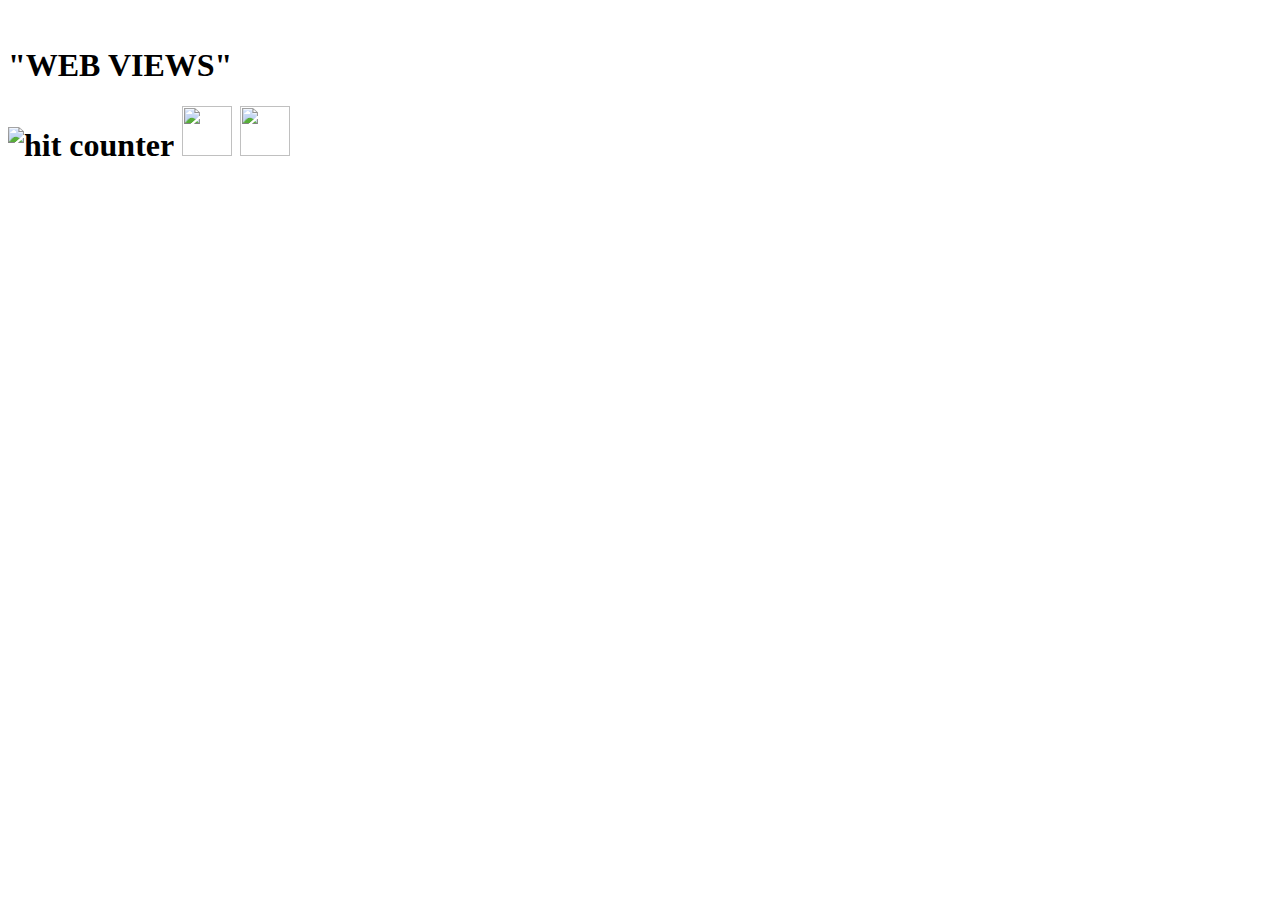
==== commit e95831f2: "Update index.html" ====
--- a/index.html
+++ b/index.html
@@ -29,6 +29,7 @@
       height="0" width="0" style="display:none;visibility:hidden"></iframe></noscript>
     <!-- End Google Tag Manager (noscript) -->
     <a href="https://www.facebook.com/"  onclick="gtag('event', 'click', {'event_category': 'fbclick', 'event_label': 'clickstest'});"><img src="https://www.facebook.com/images/fb_icon_325x325.png"  width="50" height="50" /></a>
+    <a href="https://ashtest.page.link/tc4X"  onclick="gtag('event', 'click', {'event_category': 'fbclick', 'event_label': 'clickstest'});"><img src="https://www.dactp.com.tw/wp-content/uploads/2019/01/home-2_100X50.png"  width="50" height="50" /></a>
   </body>
 
 
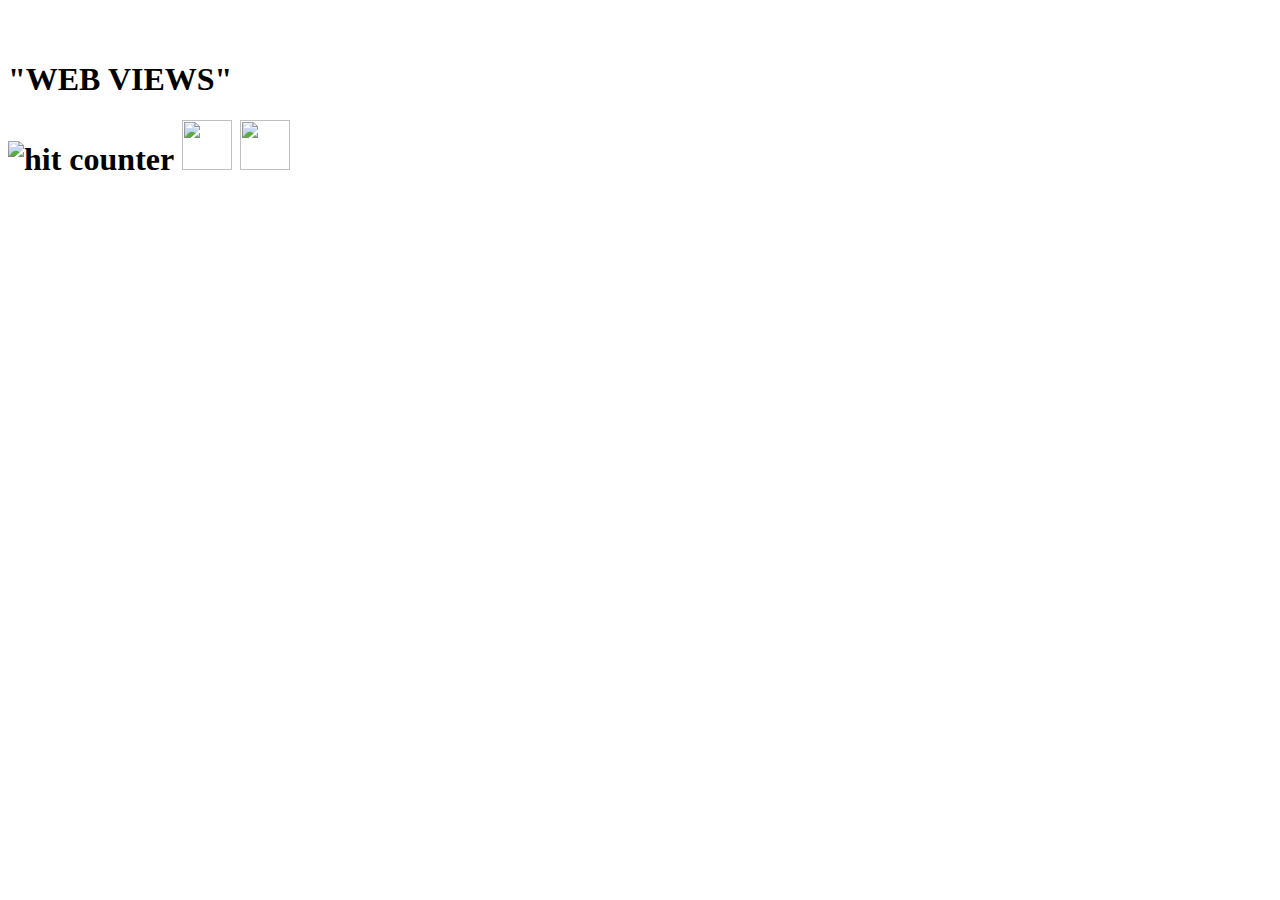
==== commit 665edbc9: "Update index.html" ====
--- a/index.html
+++ b/index.html
@@ -17,8 +17,15 @@
       'https://www.googletagmanager.com/gtm.js?id='+i+dl;f.parentNode.insertBefore(j,f);
       })(window,document,'script','dataLayer','GTM-KQSFS9X');</script>
     <!-- End Google Tag Manager -->
-
-
+    
+    <!-- 201908 LINE&Facebook share button test>
+    <!-- LINE -->
+     <div class="line-it-button" data-lang="zh_Hant" data-type="share-a" data-ver="3" data-url="https://nhm.idc.nttdocomo.co.jp/?utm_source=LINEshare" data-color="default" data-size="large" data-count="false" style="display: none;"></div>
+     <script src="https://d.line-scdn.net/r/web/social-plugin/js/thirdparty/loader.min.js" async="async" defer="defer"></script>
+    <!-- LINE end -->
+    <!-- Facebook -->
+      <iframe src="https://www.facebook.com/plugins/share_button.php?href=https%3A%2F%2Fnhm.idc.nttdocomo.co.jp%2F%3Futm_source%3DFBshare&layout=button&size=large&width=65&height=28&appId" width="65" height="28" style="border:none;overflow:hidden" scrolling="no" frameborder="0" allowTransparency="true" allow="encrypted-media"></iframe>
+    <!-- Facebook End -->
     <br><h1>"WEB VIEWS"<h1>
     <a><img src="http://www.webfreecounter.com/hit.php?id=yrmecac&nd=5&style=20" border="0" alt="hit counter"></a>
   </head>
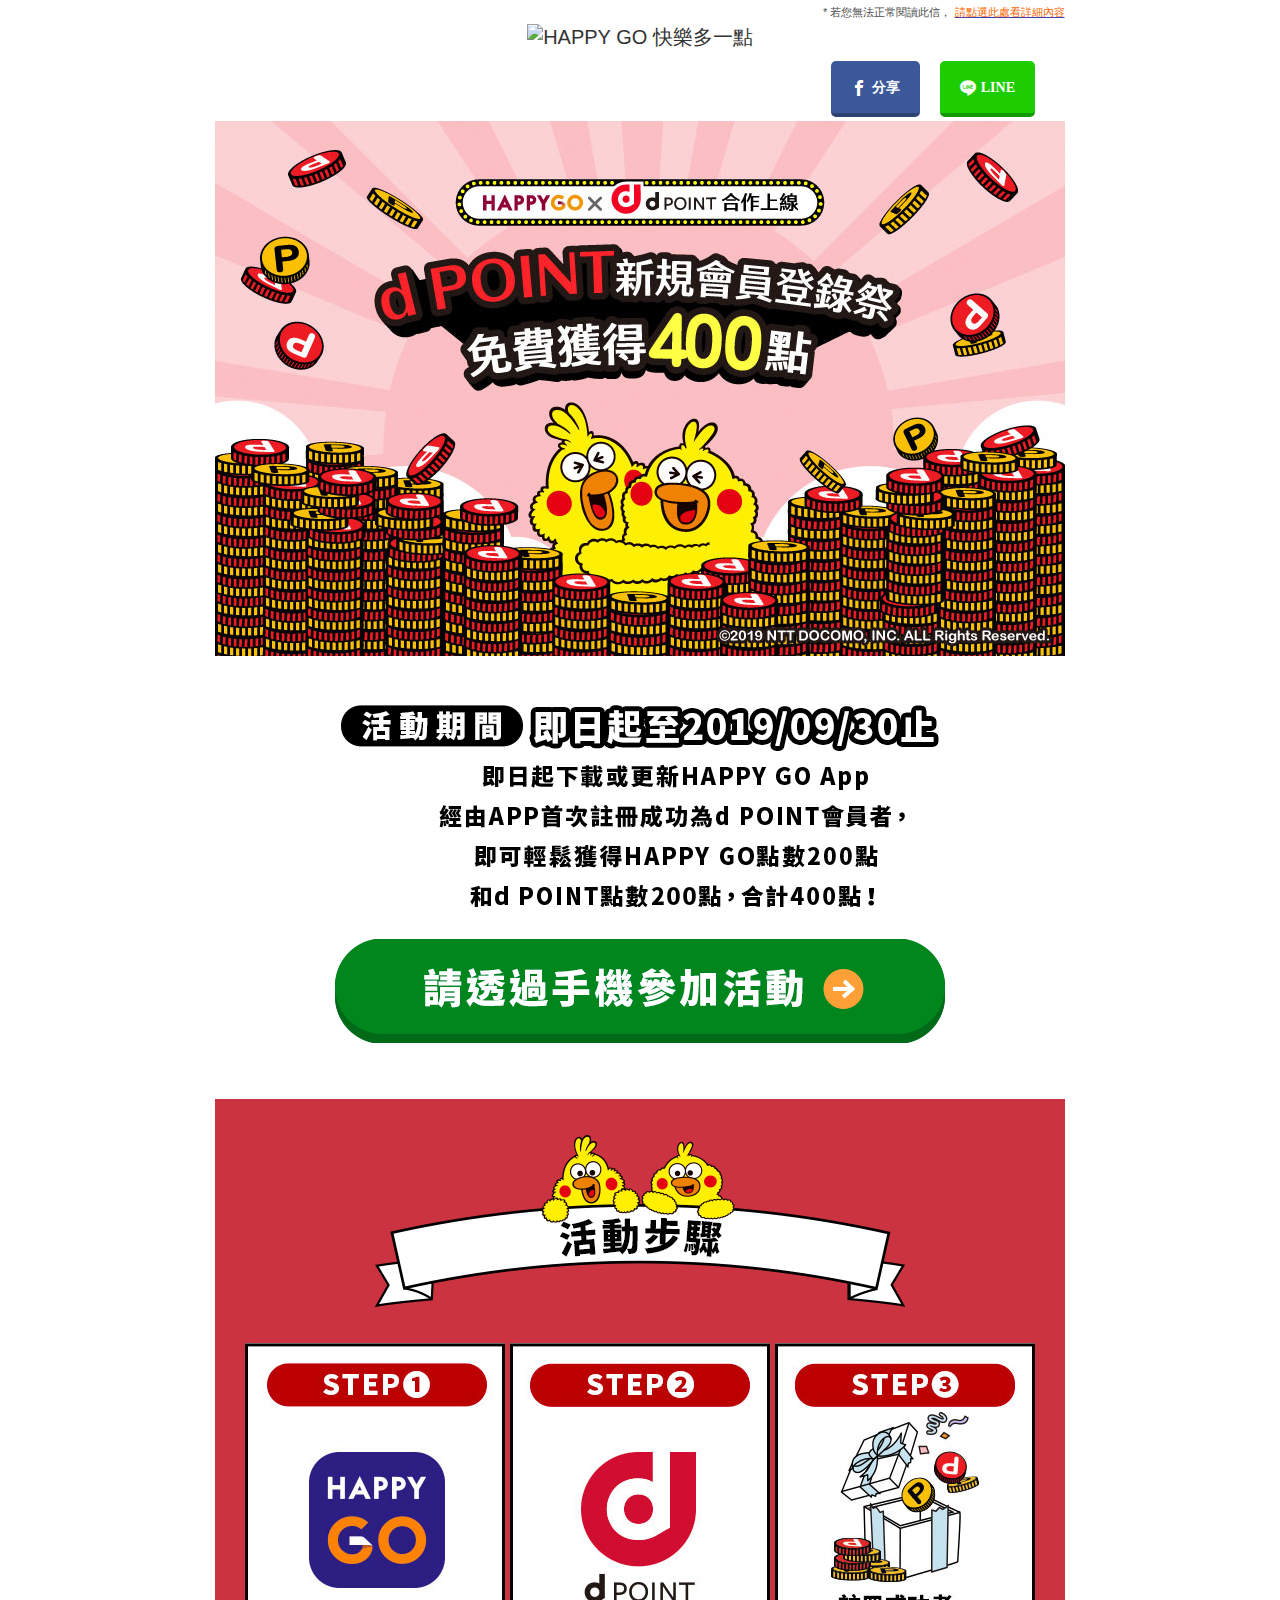
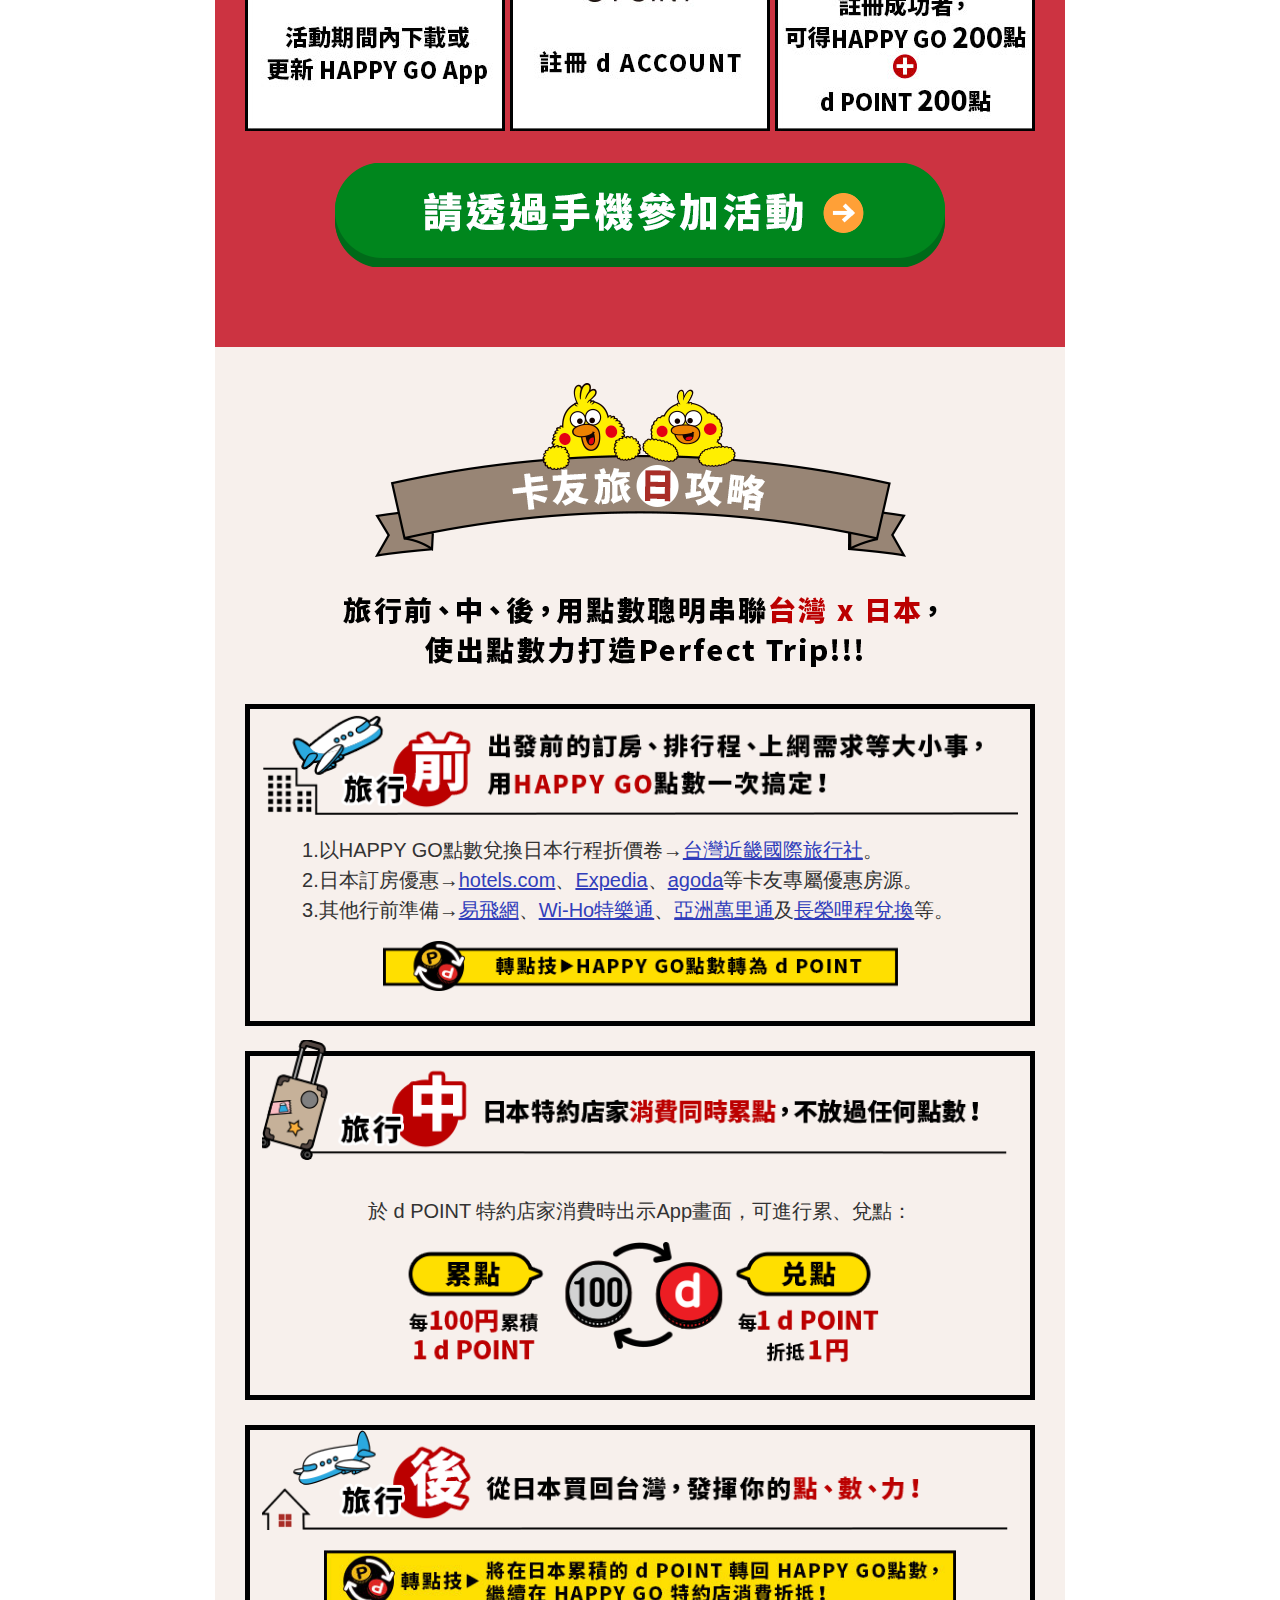
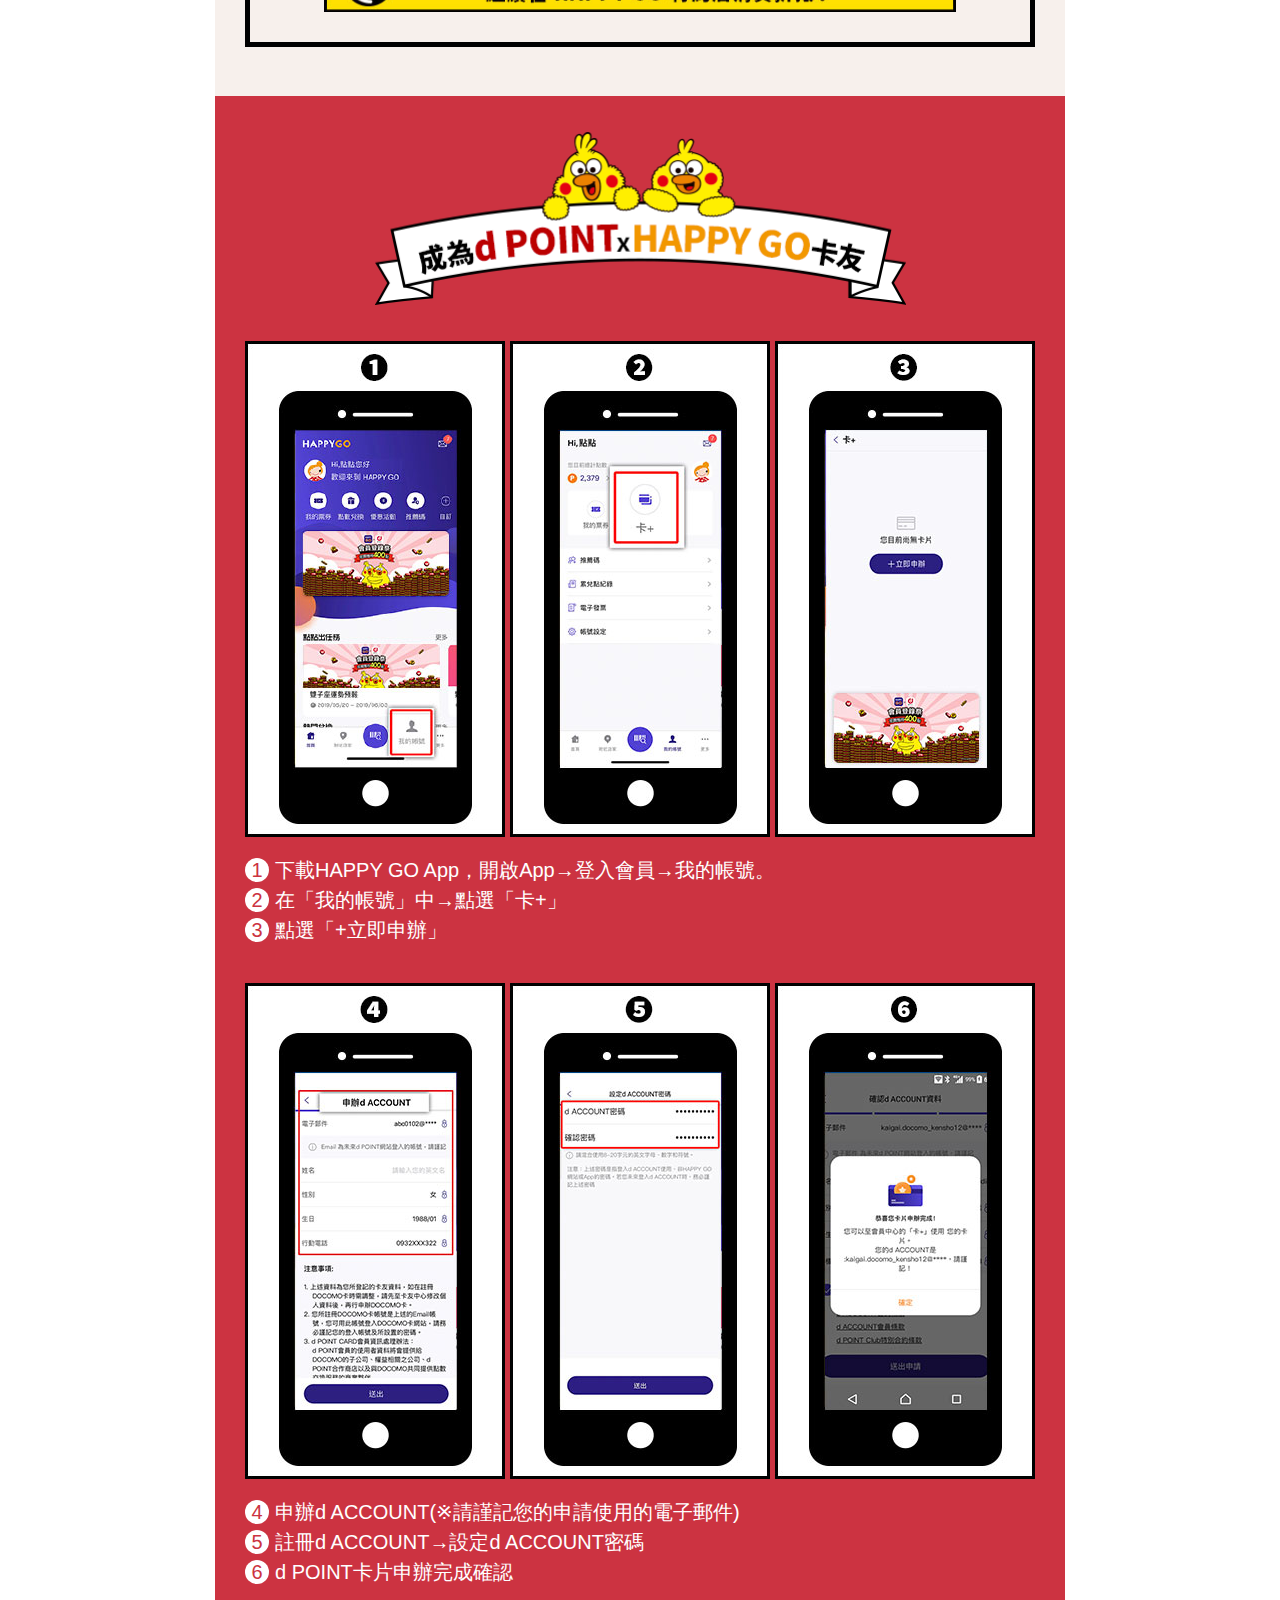
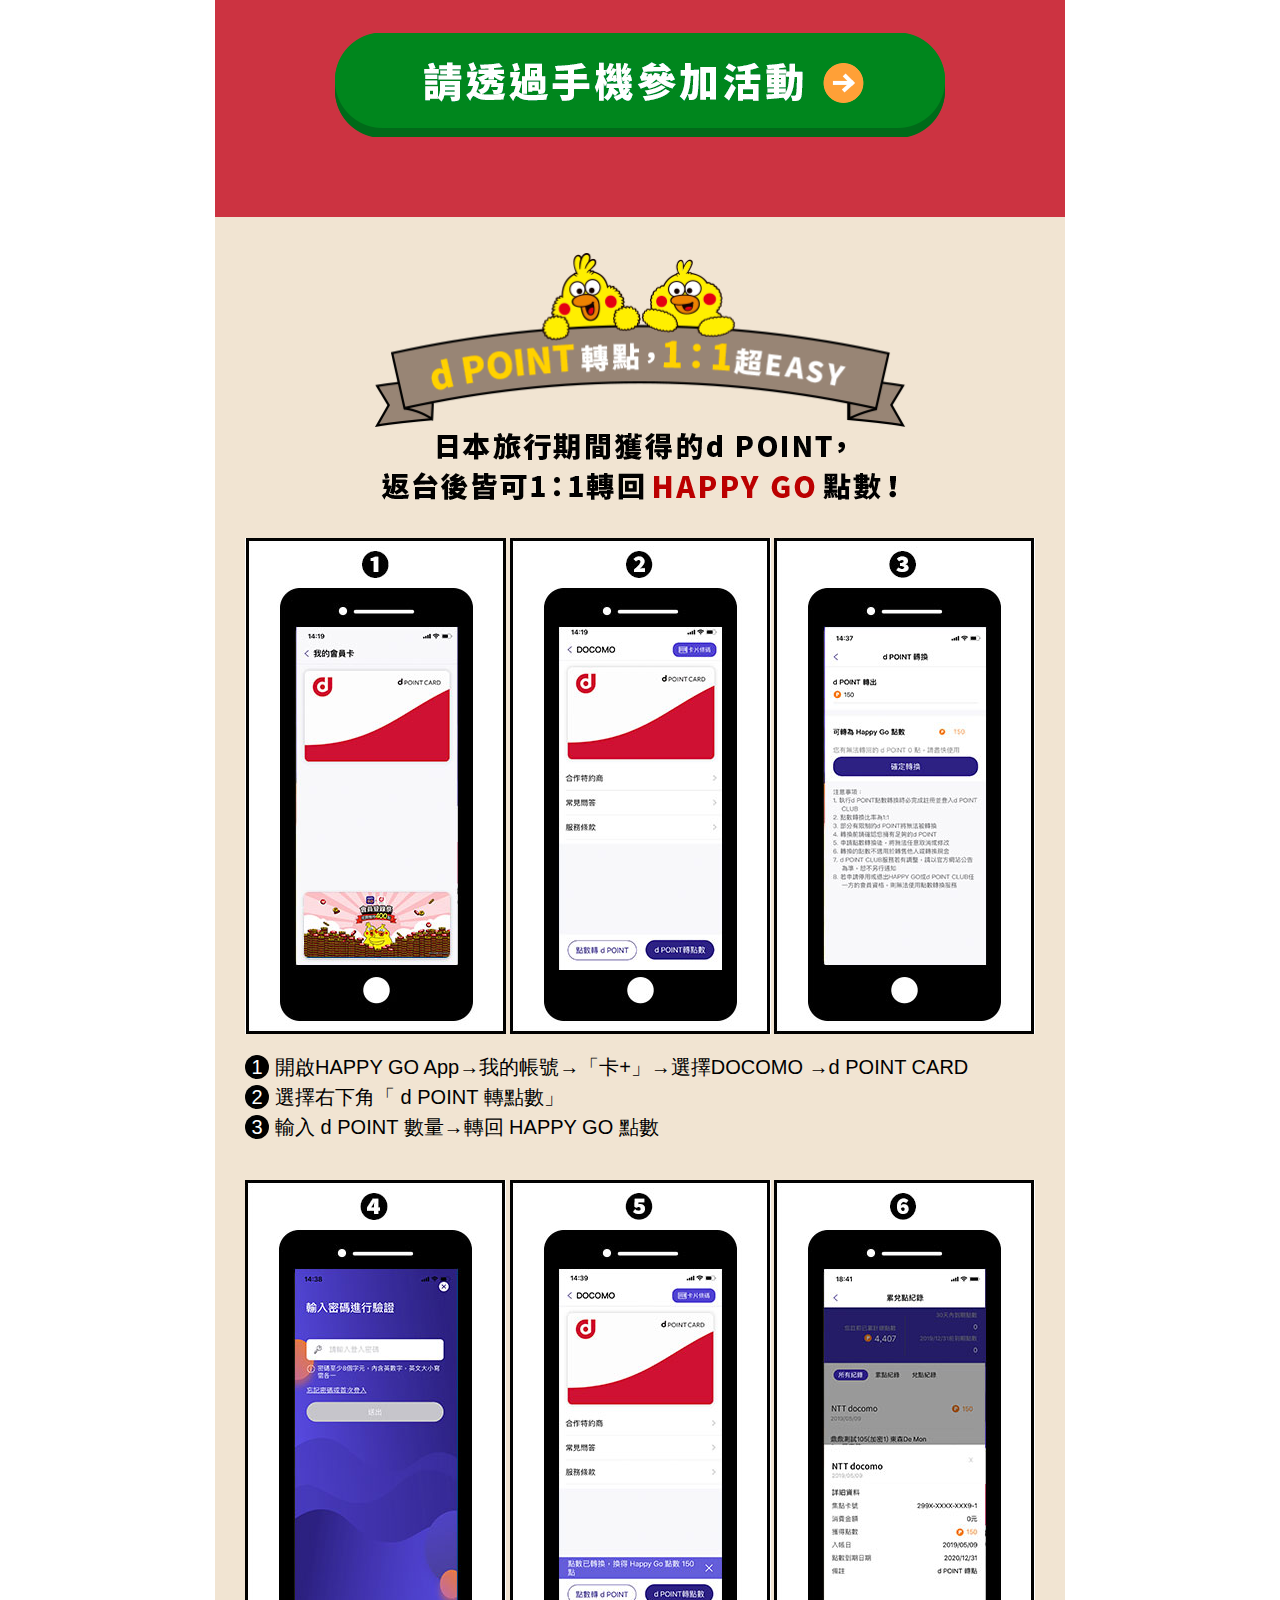
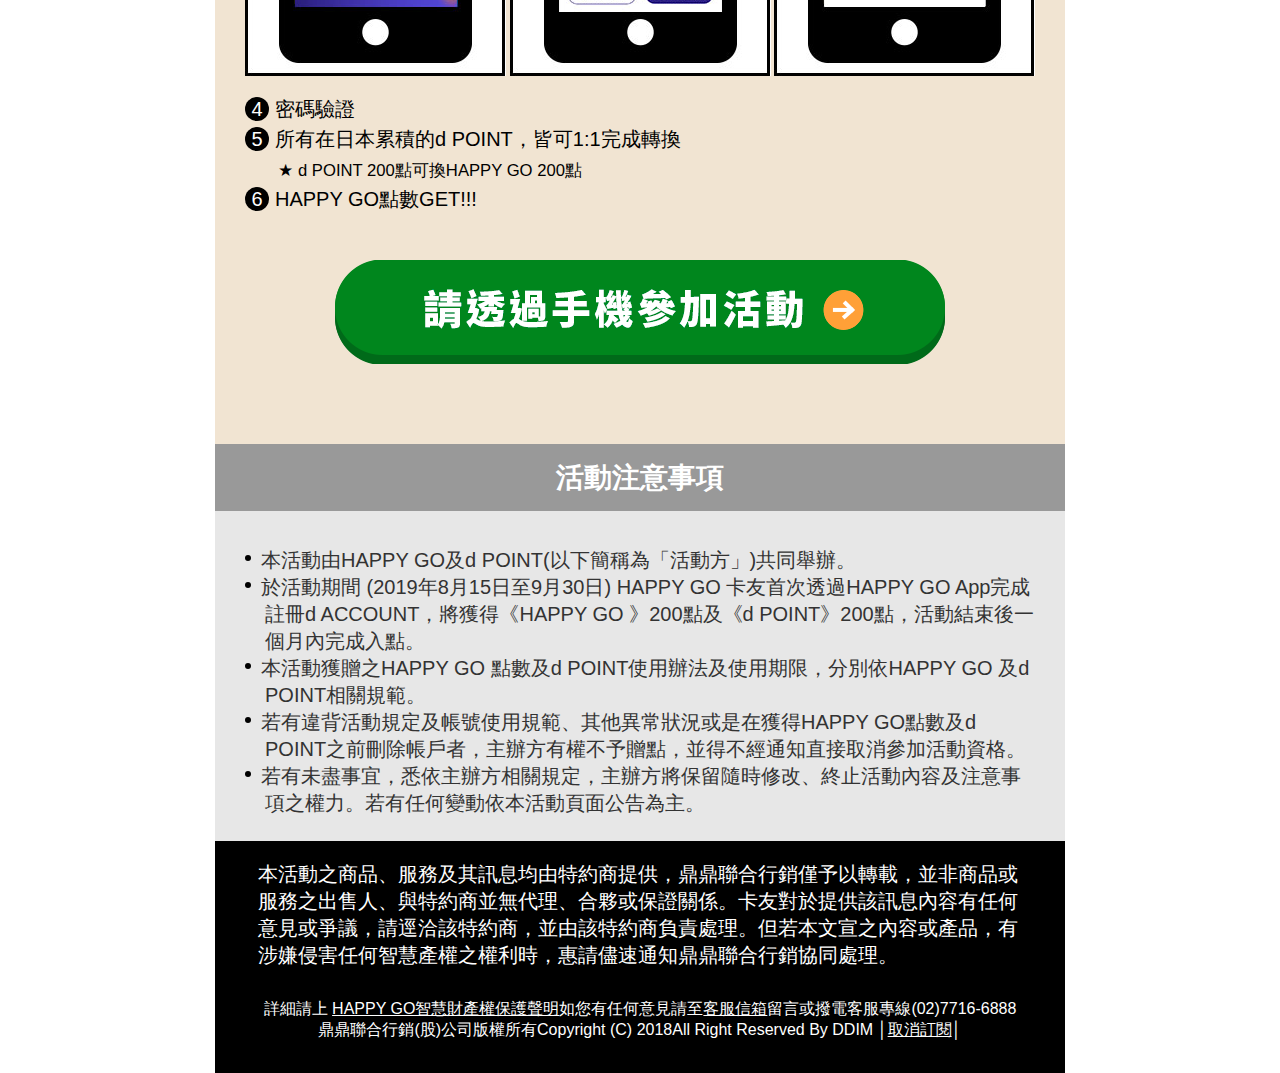
==== commit 941e99da: "Add files via upload" ====
--- a/index.html
+++ b/index.html
@@ -1,43 +1,233 @@
 <!DOCTYPE html>
 <html>
-  <head>
-    <!-- Global site tag (gtag.js) - Google Analytics -->
-    <script async src="https://www.googletagmanager.com/gtag/js?id=UA-141020831-1"></script>
-    <script>
-      window.dataLayer = window.dataLayer || [];
-      function gtag(){dataLayer.push(arguments);}
-      gtag('js', new Date());
-      gtag('config', 'UA-141020831-1');
-    </script>
-    <!-- GA tag end>
-    <!-- Google Tag Manager -->
-      <script>(function(w,d,s,l,i){w[l]=w[l]||[];w[l].push({'gtm.start':
-      new Date().getTime(),event:'gtm.js'});var f=d.getElementsByTagName(s)[0],
-      j=d.createElement(s),dl=l!='dataLayer'?'&l='+l:'';j.async=true;j.src=
-      'https://www.googletagmanager.com/gtm.js?id='+i+dl;f.parentNode.insertBefore(j,f);
-      })(window,document,'script','dataLayer','GTM-KQSFS9X');</script>
-    <!-- End Google Tag Manager -->
-    
-    <!-- 201908 LINE&Facebook share button test>
-    <!-- LINE -->
-     <div class="line-it-button" data-lang="zh_Hant" data-type="share-a" data-ver="3" data-url="https://nhm.idc.nttdocomo.co.jp/?utm_source=LINEshare" data-color="default" data-size="large" data-count="false" style="display: none;"></div>
-     <script src="https://d.line-scdn.net/r/web/social-plugin/js/thirdparty/loader.min.js" async="async" defer="defer"></script>
-    <!-- LINE end -->
-    <!-- Facebook -->
-      <iframe src="https://www.facebook.com/plugins/share_button.php?href=https%3A%2F%2Fnhm.idc.nttdocomo.co.jp%2F%3Futm_source%3DFBshare&layout=button&size=large&width=65&height=28&appId" width="65" height="28" style="border:none;overflow:hidden" scrolling="no" frameborder="0" allowTransparency="true" allow="encrypted-media"></iframe>
-    <!-- Facebook End -->
-    <br><h1>"WEB VIEWS"<h1>
-    <a><img src="http://www.webfreecounter.com/hit.php?id=yrmecac&nd=5&style=20" border="0" alt="hit counter"></a>
-  </head>
-  
-  <body>
-    <!-- Google Tag Manager (noscript) -->
-      <noscript><iframe src="https://www.googletagmanager.com/ns.html?id=GTM-KQSFS9X"
-      height="0" width="0" style="display:none;visibility:hidden"></iframe></noscript>
-    <!-- End Google Tag Manager (noscript) -->
-    <a href="https://www.facebook.com/"  onclick="gtag('event', 'click', {'event_category': 'fbclick', 'event_label': 'clickstest'});"><img src="https://www.facebook.com/images/fb_icon_325x325.png"  width="50" height="50" /></a>
-    <a href="https://ashtest.page.link/tc4X"  onclick="gtag('event', 'click', {'event_category': 'fbclick', 'event_label': 'clickstest'});"><img src="https://www.dactp.com.tw/wp-content/uploads/2019/01/home-2_100X50.png"  width="50" height="50" /></a>
+<head>
+<meta charset="utf-8">
+<meta name="description" content="下載happy go後註冊d point就可免費獲得400點!">
+<meta name="viewport" content="width=device-width">
+<meta property="og:url" content="https://nhm.idc.nttdocomo.co.jp/" />
+<meta property="og:title" content="只要新註冊就能免費獲得400點" />
+<meta property="og:description" content="下載happy go後註冊d point就可免費獲得400點!" />
+<meta property="og:image" content="https://nhm.idc.nttdocomo.co.jp/img/ogimage.jpg" />
+<title>只要新註冊就能免費獲得400點</title>
+
+<link rel="stylesheet" type="text/css" href="css/share.css">
+<link rel="stylesheet" type="text/css" href="css/index.css">
+<link rel="stylesheet" href="css/icon.css">
+
+<style type="text/css">
+	body {
+		font-family: "Helvetica Neue", Helvetica, Arial, "微軟正黑體", "微軟雅黑", sans-serif;
+		font-weight:border;
+	}
+	td {
+		color: #333;
+		font-family: "Helvetica Neue", Helvetica, Arial, "微軟正黑體", "微軟雅黑",sans-serif;
+		font-style: normal;
+	}
+
+	#footer{
+		text-align: left;
+		text-decoration: none;
+		font-size: 12px;
+		color: #666;
+		/*font-family: "微軟正黑體", Arial, Helvetica, sans-serif;*/
+		font-family: "Helvetica Neue", Helvetica, Arial, "微軟正黑體", "微軟雅黑",sans-serif;
+	}
+</style>
+
+<!-- Google Tag Manager -->
+<script>(function(w,d,s,l,i){w[l]=w[l]||[];w[l].push({'gtm.start':
+new Date().getTime(),event:'gtm.js'});var f=d.getElementsByTagName(s)[0],
+j=d.createElement(s),dl=l!='dataLayer'?'&l='+l:'';j.async=true;j.src=
+'https://www.googletagmanager.com/gtm.js?id='+i+dl;f.parentNode.insertBefore(j,f);
+})(window,document,'script','dataLayer','GTM-56ZKDKN');</script>
+<!-- End Google Tag Manager -->
+
+<script src="js/jquery-3.4.1.min.js"></script>
+<script src="js/campaign.js"></script>
+</head>
+<body>
+	<div id="fb-root"></div>
+	<script async defer crossorigin="anonymous" src="https://connect.facebook.net/zh_TW/sdk.js#xfbml=1&version=v4.0"></script>
+  <!--HG text -->
+  <table width="849" border="0" align="center" cellpadding="0" cellspacing="0">
+    <tr>
+      <td width="849" align="right" style="font-family:Verdana, Arial, Helvetica, sans-serif; font-size:11px; .font-size:10px; _font-size:10px; color: #4B4B4B; line-height:24px;">* 若您無法正常閱讀此信，
+      <a href="/#edm_top"><font color="#FF6600">請點選此處看詳細內容</font></a></td>
+    </tr>
+  </table>
+  <!--HG text END -->
+  <table width="850" align="center" border="0" cellpadding="0" cellspacing="0">
+    <tr>
+      <td>
+        <table align="center" border="0" cellpadding="5" cellspacing="0" width="850" bgcolor="#FFFFFF">
+          <tr>
+            <td align="center"><img src="https://www.happygocard.com.tw/official/event/edmTemplate/images/header_MKT.jpg"  alt="HAPPY GO 快樂多一點" usemap="#menumap" width="100%"/>
+              <map name="menumap">
+                <area shape="rect" coords="1,15,281,131" href="https://www.happygocard.com.tw/official/index.do" target="_blank"/>
+                <area shape="rect" coords="538,83,655,131" href="https://www.facebook.com/happygocard" target="_blank"/>
+                <area shape="rect" coords="422,83,528,131" href="https://www.happygocard.com.tw/official/cardMember/cardMemberBankBooks.do" target="_blank"/>
+                <area shape="rect" coords="309,83,415,131" href="https://www.happygocard.com.tw/official/event/MKT16/exchange/" target="_blank"/>
+              </map>
+            </td>
+          </tr>
+        </table>
+      </td>
+    </tr>
+  </table>
+	<table align="center" border="0" cellpadding="0" cellspacing="0" width="850" bgcolor="#FFFFFF">
+		<tr>
+			<td>
+				<div id="wrapper" class="wrapper">
+			    <header id="header" class="header">
+						<ul class="sns_list">
+							<li class="shareList__item">
+								<div class="fb-share-button" data-href="https://nhm.idc.nttdocomo.co.jp" data-size="large">
+									<a class="shareList__link icon-facebook fb-xfbml-parse-ignore" href="https://www.facebook.com/sharer/sharer.php?u=https%3A%2F%2Fnhm.idc.nttdocomo.co.jp%2F%3Futm_source%3Dfacebook-share&amp;src=sdkpreparse" title="分享" target="_blank"></a>
+								</div>
+							</li>
+							<li class="shareList__item">
+								<a class="shareList__link icon-line" href="https://social-plugins.line.me/lineit/share?url=https%3A%2F%2Fnhm.idc.nttdocomo.co.jp%2F%3Futm_source%3Dline-share" title="LINE" target="_blank"></a>
+							</li>
+						</ul>
+			      <h1 class="kv" id="edm_top"><img src="img/img-kv.jpg" alt="dPOINT新規会員登録祭免費獲得400點"></h1>
+			      <h2 class="header_text"><img src="img/txt-duration.png" alt="活動期間 即日起至2019/09/30止"></h2>
+			      <a href="https://hgapp.page.link/mycardview" target="_blank" class="anchor sp btn01"><img src="img/img-assign_sp.png" alt="立即註冊"></a>
+			      <a href="#" target="_blank" class="anchor pc"><img src="img/img-assign_pc.png" alt="請透過手機參加活動"></a>
+			    <!-- / #header --></header>
+			    <div id="contents" class="contents">
+			      <section class="intro">
+			        <div class="inner">
+			          <h2 class="inner_title"><img src="img/title-intro.png" alt="活動步驟"></h2>
+			          <ol class="steps">
+			            <li><img src="img/img-intro_step_01.jpg" alt="step1 活動期間內下載或更新 HAPPY GO App"></li>
+			            <li><img src="img/img-intro_step_02.jpg" alt="step2 註冊 d ACCOUNT"></li>
+			            <li><img src="img/img-intro_step_03.jpg" alt="step3 註冊成功者，可得HAPPY GO 200點 + d POINT 200點"></li>
+			          </ol>
+			          <a href="https://hgapp.page.link/mycardview" target="_blank" class="anchor sp btn02"><img src="img/img-assign_sp.png" alt="立即註冊"></a>
+			          <a href="#" target="_blank" class="anchor pc"><img src="img/img-assign_pc.png" alt="請透過手機參加活動"></a>
+			        </div>
+			       <!-- / .section --></section>
+			       <section class="trip_tips">
+			         <div class="inner">
+			          <h2>
+			            <p class="inner_title"><img src="img/title-trip_tips.png" alt="卡友旅日攻略"></p>
+			            <p class="inner_txt"><img class="inner_txt_img" src="img/txt-trip_tips.png" alt="旅行前、中、後，用點數聰明串聯台灣 x 日本，使出點數力打造Perfect Trip!!!"></p>
+			          </h2>
+			          <ol>
+			            <li class="tips">
+			              <div class="tips_title"><img src="img/img-before_trip.png" alt="出發前的訂房、排行程、上網需求等大小事，用HAPPY GO點數一次搞定！"></div>
+			              <ol class="tips_before_trip">
+			                <li>以HAPPY GO點數兌換日本行程折價卷&rarr;<a href="https://happypoints.com.tw/HappyGo/html/Web/05101455_00002094_2377_2.html?mode=6&Promotion_channel=%E5%AE%98%E7%B6%B2%E5%85%8C%E9%BB%9E" target="_blank">台灣近畿國際旅行社</a>。</li>
+			                <li>日本訂房優惠&rarr;<a href="https://tw.hotels.com/happygo" target="_blank">hotels.com</a>、<a href="https://www.expedia.com.tw/?mdpcid=tw.direct.happygo.website&siteid=2024&" target="_blank">Expedia</a>、<a href="http://www.agoda.com/zh-tw/happygo" target="_blank">agoda</a>等卡友專屬優惠房源。</li>
+			                <li>其他行前準備&rarr;<a href="https://www.happygocard.com.tw/official/merchant/D14cec80e74a00000731c.html" target="_blank">易飛網</a>、<a href="https://www.happygocard.com.tw/official/merchant/D153ab800989000003214.html" target="_blank">Wi-Ho特樂通</a>、<a href="https://www.happygocard.com.tw/official/lkforward.do?id=20190329175540253452&type=33&url=https%3A%2F%2Fhgp.tw%2FqQsyPF&cp2=nocode&category_id=EH002.EH005.EH014" target="_blank">亞洲萬里通</a>及<a href="http://promote.happygocard.com.tw/dd-eva/#/eva/promotion?eventSeq=R000000001" target="_blank">長榮哩程兌換</a>等。</li>
+			              </ol>
+			              <div class="exchange_tips_01"><img src="img/txt-tips_01.png" alt="轉點技 HAPPY GO點數轉為 d POINT"></div>
+			            </li>
+			            <li class="tips">
+			              <div class="tips_title on_trip"><img src="img/img-on_trip.png" alt="日本特約店家消費同時累點，不放過任何點數！"></div>
+			              <div>於 d POINT 特約店家消費時出示App畫面，可進行累、兌點：</div>
+			              <div class="using"><img src="img/img-using.png" alt="每100円累積1 dPOINT, 每1 dPOINT折抵1円"></div>
+			            </li>
+			            <li class="tips">
+			              <div class="tips_title"><img src="img/img-after_trip.png" alt="從日本買回台灣，發揮你的點、數、力！"></div>
+			              <div class="exchange_tips_02"><img src="img/txt-tips_02.jpg" alt="轉點技 將在日本累積的 d POINT 轉回 HAPPY GO點數，繼續在 HAPPY GO 特約店消費折抵！"></div>
+			            </li>
+			          </ol>
+			         </div>
+			       <!-- / .section --></section>
+			       <section class="involve" id="step">
+			         <div class="inner">
+			           <h2 class="inner_title"><img src="img/title-involve.png" alt="成為d POINTxHAPPY GO卡友"></h2>
+			           <ol class="steps_img">
+			             <li><img src="img/img-involve_step_01.jpg" alt="下載HAPPY GO App，開啟App&rarr;登入會員&rarr;我的帳號。"></li>
+			             <li><img src="img/img-involve_step_02.jpg" alt="在「我的帳號」中→點選「卡+」"></li>
+			             <li><img src="img/img-involve_step_03.jpg" alt="點選「+立即申辦」"></li>
+			           </ol>
+			           <ol class="steps_txt start_from_1">
+			             <li>下載HAPPY GO App，開啟App&rarr;登入會員&rarr;我的帳號。</li>
+			             <li>在「我的帳號」中→點選「卡+」</li>
+			             <li>點選「+立即申辦」</li>
+			           </ol>
+			           <ol class="steps_img">
+			             <li><img src="img/img-involve_step_04.jpg" alt="申辦d ACCOUNT(※請謹記您的申請使用的電子郵件)  "></li>
+			             <li><img src="img/img-involve_step_05.jpg" alt="註冊d ACCOUNT→設定d ACCOUNT密碼 "></li>
+			             <li><img src="img/img-involve_step_06.jpg" alt="d POINT卡片申辦完成確認"></li>
+			           </ol>
+			           <ol class="steps_txt start_from_4">
+			             <li>申辦d ACCOUNT(※請謹記您的申請使用的電子郵件)  </li>
+			             <li>註冊d ACCOUNT→設定d ACCOUNT密碼 </li>
+			             <li>d POINT卡片申辦完成確認</li>
+			           </ol>
+			           <a href="https://hgapp.page.link/mycardview" target="_blank" class="anchor sp btn03"><img src="img/img-assign_sp.png" alt="立即註冊"></a>
+			           <a href="#" target="_blank" class="anchor pc"><img src="img/img-assign_pc.png" alt="請透過手機參加活動"></a>
+			         </div>
+			       <!-- / .section --></section>
+			       <section class="exchange">
+			         <div class="inner">
+			           <h2 class="inner_title">
+									 <p><img src="img/title-exchange.png" alt="d POINT轉點，1：1超EASY"></p>
+									 <p><img src="img/txt-exchange.png" alt="日本旅行期間獲得的d POINT，返台後皆可1：1轉回HAPPY GO點數！"></p>
+								 </h2>
+			           <ol class="steps_img">
+			             <li><img src="img/img-exchange_step_01.jpg" alt="開啟HAPPY GO App→我的帳號&rarr;「卡+」&rarr;選擇DOCOMO &rarr;d POINT CARD"></li>
+			             <li><img src="img/img-exchange_step_02.jpg" alt="選擇右下角「 d POINT 轉點數」"></li>
+			             <li><img src="img/img-exchange_step_03.jpg" alt="輸入 d POINT 數量&rarr;轉回 HAPPY GO 點數"></li>
+			           </ol>
+			           <ol class="steps_txt start_from_1">
+			             <li>開啟HAPPY GO App→我的帳號&rarr;「卡+」&rarr;選擇DOCOMO &rarr;d POINT CARD</li>
+			             <li>選擇右下角「 d POINT 轉點數」</li>
+			             <li>輸入 d POINT 數量&rarr;轉回 HAPPY GO 點數</li>
+			           </ol>
+			           <ol class="steps_img">
+			             <li><img src="img/img-exchange_step_04.jpg" alt="密碼驗證"></li>
+			             <li><img src="img/img-exchange_step_05.jpg" alt="所有在日本累積的d POINT，皆可1:1完成轉換★ d POINT 200點可換HAPPY GO 200點"></li>
+			             <li><img src="img/img-exchange_step_06.jpg" alt="HAPPY GO點數GET!!!"></li>
+			           </ol>
+			           <ol class="steps_txt start_from_4">
+			             <li>密碼驗證</li>
+			             <li>所有在日本累積的d POINT，皆可1:1完成轉換<br><small class="exchange_indent_02">★ d POINT 200點可換HAPPY GO 200點</small></li>
+			             <li>HAPPY GO點數GET!!!</li>
+			           </ol>
+			           <a href="https://hgapp.page.link/mycardview" target="_blank" class="anchor sp btn04"><img src="img/img-assign_sp.png" alt="立即註冊"></a>
+			           <a href="#" target="_blank" class="anchor pc"><img src="img/img-assign_pc.png" alt="請透過手機參加活動"></a>
+			         </div>
+			         <!-- / .section --></section>
+							 <section class="notification">
+								 <h2 class="inner_title">活動注意事項</h2>
+				         <div class="inner">
+				           <ul class="notification_indent_02">
+				           	<li>本活動由HAPPY GO及d POINT(以下簡稱為「活動方」)共同舉辦。</li>
+				           	<li>於活動期間 (2019年8月15日至9月30日) HAPPY GO 卡友首次透過HAPPY GO App完成註冊d ACCOUNT，將獲得《HAPPY GO 》200點及《d POINT》200點，活動結束後一個月內完成入點。</li>
+				           	<li>本活動獲贈之HAPPY GO 點數及d POINT使用辦法及使用期限，分別依HAPPY GO 及d POINT相關規範。</li>
+				           	<li>若有違背活動規定及帳號使用規範、其他異常狀況或是在獲得HAPPY GO點數及d POINT之前刪除帳戶者，主辦方有權不予贈點，並得不經通知直接取消參加活動資格。</li>
+				           	<li>若有未盡事宜，悉依主辦方相關規定，主辦方將保留隨時修改、終止活動內容及注意事項之權力。若有任何變動依本活動頁面公告為主。</li>
+				           </ul>
+				         </div>
+				         <!-- / .section --></section>
+			         <!-- / #contents --></div>
+                     </div>
+					</td>
+				</tr>
+	</table>
+         <!--footer-->
+         <table width="850" border="0" align="center" cellpadding="0" bgcolor="#000">
+          <tr>
+            <td>
+              <table width="90%" border="0" align="center" cellpadding="0" cellspacing="0">
+                <tr>
+                  <td>
+                    <p style="font-size:20px; padding: 1em 0 1.5em; color:#fff;font-family:'微軟正黑體', Arial, Helvetica, sans-serif;">本活動之商品、服務及其訊息均由特約商提供，鼎鼎聯合行銷僅予以轉載，並非商品或服務之出售人、與特約商並無代理、合夥或保證關係。卡友對於提供該訊息內容有任何意見或爭議，請逕洽該特約商，並由該特約商負責處理。但若本文宣之內容或產品，有涉嫌侵害任何智慧產權之權利時，惠請儘速通知鼎鼎聯合行銷協同處理。</p>
+                    <p style="text-align:center; font-size:16px; margin-bottom: 2em; color:#fff;font-family:'微軟正黑體', Arial, Helvetica, sans-serif;">詳細請上
+                      <a href="https://www.happygocard.com.tw/official/IPR.do" target="_blank" style="color: #FFF;text-decoration:underline;">HAPPY GO智慧財產權保護聲明</a>如您有任何意見請至<a href="https://www.happygocard.com.tw/official/serviceMail.do" target="_blank" style="color: #FFF;text-decoration:underline;">客服信箱</a>留言或撥電客服專線(02)7716-6888<br>鼎鼎聯合行銷(股)公司版權所有Copyright (C) 2018All Right Reserved By DDIM │<a href="https://www.happygocard.com.tw/official/cardMember/cardMemberModifyInfo.do" target="_blank" style="color: #FFF;text-decoration:underline;">取消訂閱</a>│
+                    </p>
+                  </td>
+                </tr>
+              </table>
+            </td>
+          </tr>
+         </table>
+         <div style="display:none"><img src="http://cm.g.doubleclick.net/pixel?google_nid=hgc_dmp&google_cm&userid=%ExternRefNum%&source=EDM" height="0px" width="0px" style="display:none"/></div>
+    </div>
   </body>
-
-
 </html>
--- a/css/share.css
+++ b/css/share.css
@@ -0,0 +1,40 @@
+@charset "utf-8";
+@import url('https://fonts.googleapis.com/css?family=Noto+Sans+TC&display=swap');
+/*---------------------------------------
+    リセットCSS（編集不要）
+----------------------------------------*/
+html{overflow-y:scroll;}body,div,dl,dt,dd,ul,ol,li,h1,h2,h3,h4,h5,h6,pre,form,fieldset,input,textarea,p,blockquote,th,td{margin:0;padding:0;}address,caption,cite,code,dfn,em,strong,th,var{font-style:normal;}table{border-collapse:collapse;border-spacing:0;}caption,th{text-align:left;}q:before,q:after{content:'';}object,embed{vertical-align:top;}hr,legend{display:none;}h1,h2,h3,h4,h5,h6{font-size:100%;}img,abbr,acronym,fieldset{border:0;}ul li{list-style-type:none;}a,label{cursor:pointer;}img{vertical-align:bottom;margin:0;padding:0;}button::-moz-focus-inner,input::-moz-focus-inner{border:0;padding:0;}
+
+article, aside, dialog, figure, footer, header, menu, nav, section, time, mark, audio, video {
+  display: block;
+  margin:0;
+  padding:0;
+  border:0;
+  outline:0;
+  font-size:100%;
+  vertical-align:baseline;
+  background:transparent;
+}
+
+ul li, ol li {
+  list-style-type: none;
+}
+
+body {
+  font-family: "Arial", "微軟 正黑體", "Microsoft JhengHei";
+	font-size: 125%;
+	-webkit-text-size-adjust: 100%;
+}
+
+* {
+  box-sizing: border-box;
+}
+
+* img {
+  width: 100%;
+}
+
+a {
+  text-decoration: underline;
+  color: #313ebb;
+}
--- a/css/index.css
+++ b/css/index.css
@@ -0,0 +1,284 @@
+@charset "utf-8";
+
+/*----------------------------------------
+    #wrapper
+----------------------------------------*/
+.wrapper {
+  max-width: 850px;
+  margin: 0 auto;
+}
+
+.anchor {
+  display: block;
+  margin: 24px auto 48px;
+  padding: 8px 0;
+  text-align: center;
+}
+
+.anchor > img {
+  max-width: 611px;
+}
+
+.inner {
+  padding: 0 30px;
+}
+
+.emphasize_text {
+  color: #a90112;
+}
+
+h2 {
+  font-size: 140%;
+  font-weight: bold;
+  text-align: center;
+}
+
+/*----------------------------------------
+    #header
+----------------------------------------*/
+.header {
+  background-color: #fff;
+}
+
+.header .kv {
+  margin-bottom: 48px;
+}
+
+.header .inner {
+  padding: 0 10.5%;
+}
+
+.header_text > img {
+  max-width: 599px;
+}
+
+.sns_list {
+	display: flex;
+  justify-content: flex-end;
+	padding: 10px 10px 10px 0;
+}
+.shareList__item {
+	height:50px;
+	line-height:50px;
+	text-align:center;
+	margin-right: 20px;
+}
+.shareList__link {
+	display:block;
+	color:#ffffff;
+	padding:0 20px;
+	text-decoration: none;
+	border-radius: 5px;
+}
+.shareList__link::before{
+	font-size:16px;
+}
+.shareList__link::after{
+	content:attr(title);
+	font-size:14px;
+	font-weight:700;
+	vertical-align: top;
+	margin-left:5px;
+}
+
+.shareList__link:hover{opacity: 0.75;}
+.shareList__link.icon-facebook{background:#3B5998; border-bottom: solid 4px rgba(0,0,0,0.25);}
+.shareList__link.icon-line{background:#1dcd00; border-bottom: solid 4px rgba(0,0,0,0.25);}
+
+.shareList__link:active {
+    -ms-transform: translateY(4px);
+    -webkit-transform: translateY(4px);
+    transform: translateY(4px);
+    border-bottom: none;
+}
+/*----------------------------------------
+    #contents
+----------------------------------------*/
+.contents .inner {
+  padding-top: 36px;
+  padding-bottom: 24px;
+}
+
+.contents .inner_title {
+  max-width: 531px;
+  margin: 0 auto 36px;
+}
+
+/*  .intro
+----------------------------------------*/
+.intro {
+  background: #cc3341;
+}
+
+.intro .steps {
+  display: flex;
+  justify-content: space-between;
+}
+
+/*  .trip_tips
+----------------------------------------*/
+.trip_tips {
+  background: #f7f0ec;
+}
+
+.trip_tips .inner_txt {
+  margin-bottom: 30px;
+}
+
+.trip_tips .inner_txt .inner_txt_img {
+  max-width: 599px;
+}
+
+.trip_tips .tips {
+  border: 5px #000 solid;
+  margin-bottom: 25px;
+  padding: 0 12px 30px;
+  text-align: center;
+  line-height: 1.5;
+}
+
+.trip_tips .tips .tips_title {
+  margin-bottom: 1em;
+}
+
+.trip_tips .tips .tips_before_trip {
+  counter-reset: involve-step 0;
+  padding-left: 2em;
+  padding-bottom: .8em;
+  text-align: left;
+}
+
+.trip_tips .tips .on_trip {
+  transform: translateY(-16px);
+}
+
+.trip_tips .tips .tips_before_trip > li::before {
+  content: counter(involve-step) '.';
+  counter-increment: involve-step;
+}
+
+.trip_tips .tips .exchange_tips_01 {
+  margin: 0 auto;
+  width: 68.3%;
+}
+
+.trip_tips .tips .exchange_tips_02 {
+  margin: 0 auto;
+  width: 83.5%;
+}
+
+.trip_tips .tips .using {
+  margin: .8em auto 0;
+  width: 63.8%;
+}
+
+/*  .involve
+----------------------------------------*/
+.involve {
+  background: #cc3341;
+}
+
+.steps_img {
+  display: flex;
+  justify-content: space-between;
+}
+
+.steps_txt {
+  margin-top: 18px;
+  margin-bottom: 38px;
+  color: #fff;
+  line-height: 1.5;
+}
+
+.steps_txt > li::before {
+  content: counter(involve-step);
+  counter-increment: involve-step;
+  display: inline-block;
+  background: #fff;
+  width: 1.2em;
+  height: 1.2em;
+  border-radius: 50%;
+  color: #cc3341;
+  margin-right: .3em;
+  line-height: 1.2;
+  text-align: center;
+}
+
+.start_from_1 {
+  counter-reset: involve-step 0;
+}
+
+.start_from_4 {
+  counter-reset: involve-step 3;
+}
+
+/*  .exchange
+----------------------------------------*/
+.exchange {
+  background: #f1e4d2;
+}
+
+.exchange .steps_txt {
+  color: #000;
+}
+
+.exchange .steps_txt > li::before {
+  color: #fff;
+  background: #000;
+}
+
+.exchange_indent_02 {
+  display: inline-block;
+  text-indent: 2em;
+}
+
+/*  .notification
+----------------------------------------*/
+.notification {
+  background: #e7e7e7;
+}
+
+.notification .inner_title {
+  max-width: 100%;
+  background: #999999;
+  color: #fff;
+  line-height: 2.4em;
+  margin-bottom: 0;
+}
+
+.notification_indent_02 {
+  text-indent: -1em;
+  padding-left: 1em;
+}
+
+.notification li::before {
+  content: '';
+  display: inline-block;
+  width: 6px;
+  height: 6px;
+  background: #000;
+  border-radius: 50%;
+  margin-right: 10px;
+  transform: translateY(-100%);
+}
+
+@media screen and (max-width:767px) {
+  .sp {
+    display: block;
+  }
+
+  .pc {
+    display: none;
+  }
+}
+
+@media screen and (min-width:768px) {
+  .pc {
+    display: block;
+    pointer-events: none;
+  }
+
+  .sp {
+    display: none;
+  }
+}
--- a/css/icon.css
+++ b/css/icon.css
@@ -0,0 +1,29 @@
+@font-face {
+	font-family: 'icomoon';
+	src:url('../fonts/icomoon.eot?ookgoz');
+	src:url('../fonts/icomoon.eot?ookgoz#iefix') format('embedded-opentype'),
+		url('../fonts/icomoon.ttf?ookgoz') format('truetype'),
+		url('../fonts/icomoon.woff?ookgoz') format('woff'),
+		url('../fonts/icomoon.svg?ookgoz#icomoon') format('svg');
+		font-weight: normal;
+		font-style: normal;
+}
+
+[class^="icon-"], [class*=" icon-"] {
+	/* use !important to prevent issues with browser extensions that change fonts */
+	font-family: 'icomoon' !important;
+	speak: none;
+	font-style: normal;
+	font-weight: normal;
+	font-variant: normal;
+	text-transform: none;
+	line-height: inherit;
+
+	/* Better Font Rendering =========== */
+	-webkit-font-smoothing: antialiased;
+	-moz-osx-font-smoothing: grayscale;
+}
+
+.icon-line:before        {content: "\e90a";}
+.icon-facebook:before    {content: "\ea90";}
+.icon-facebook2:before   {content: "\ea91";}
